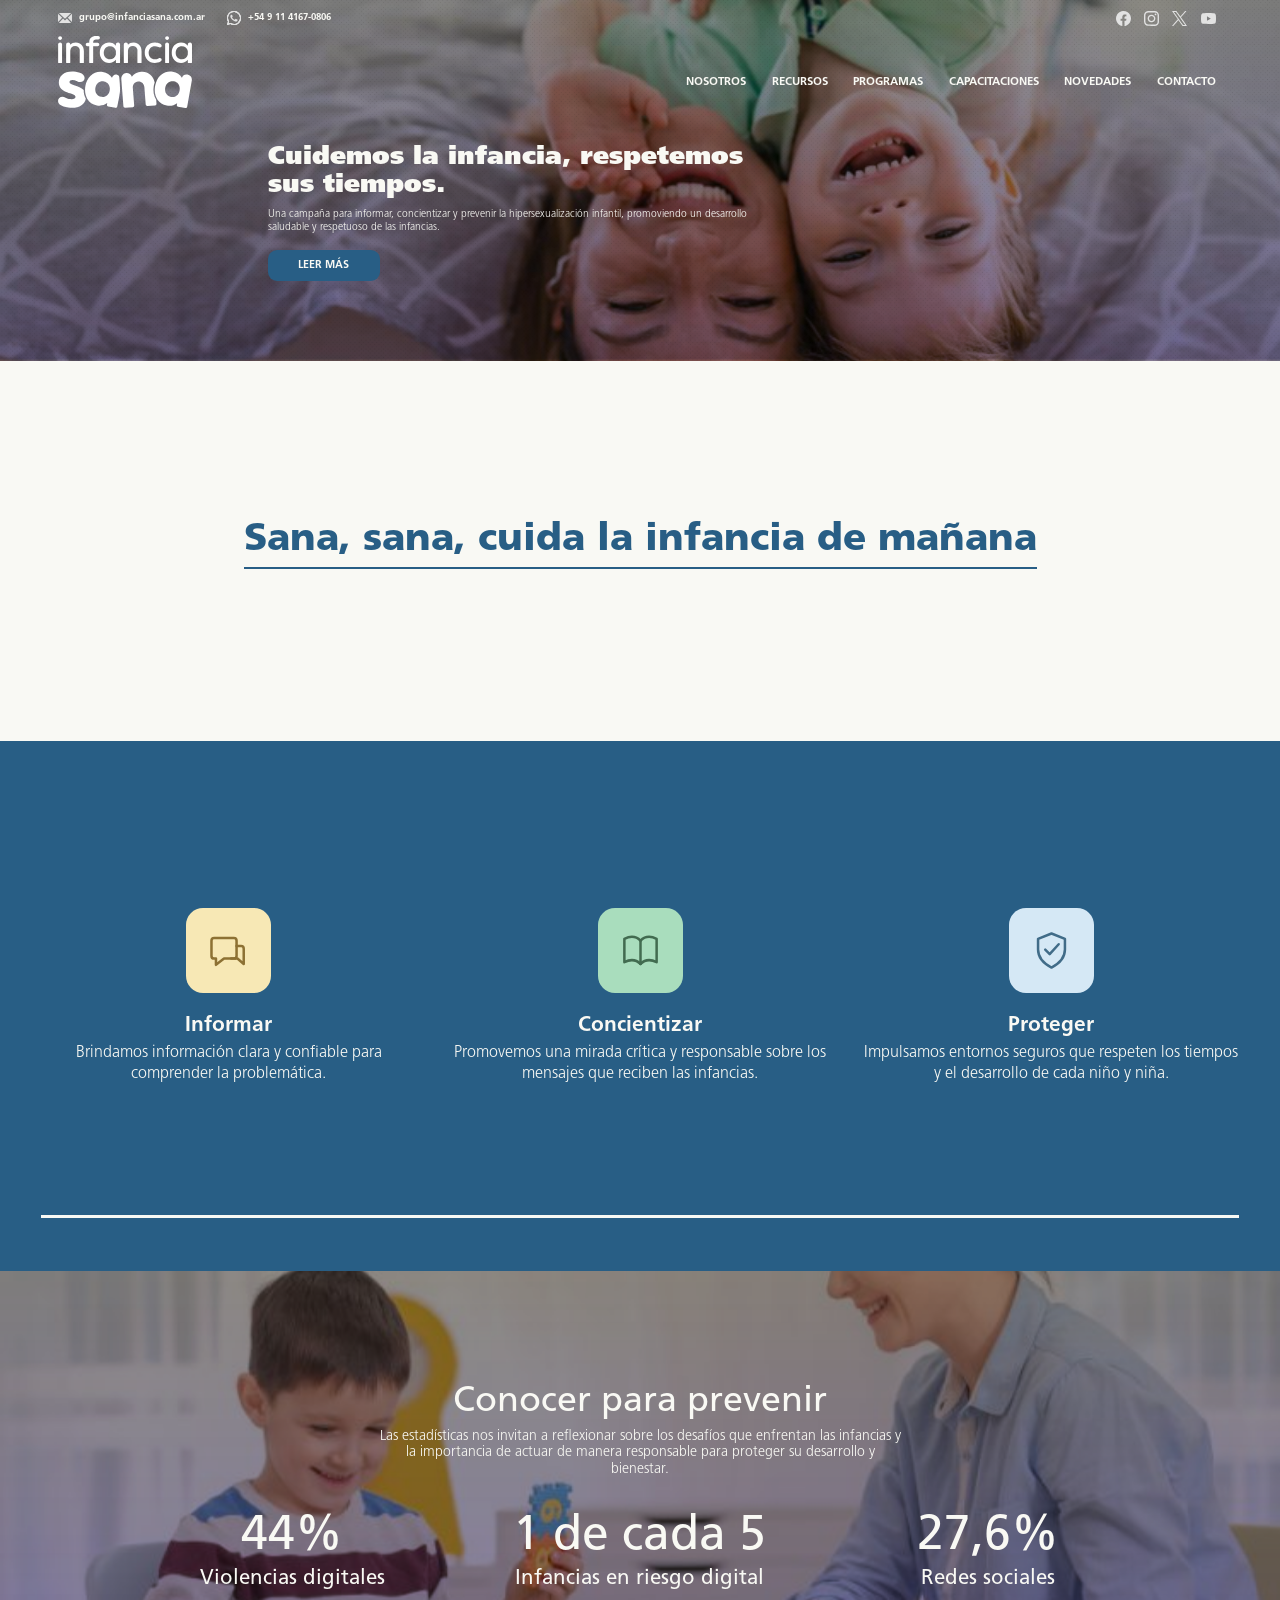
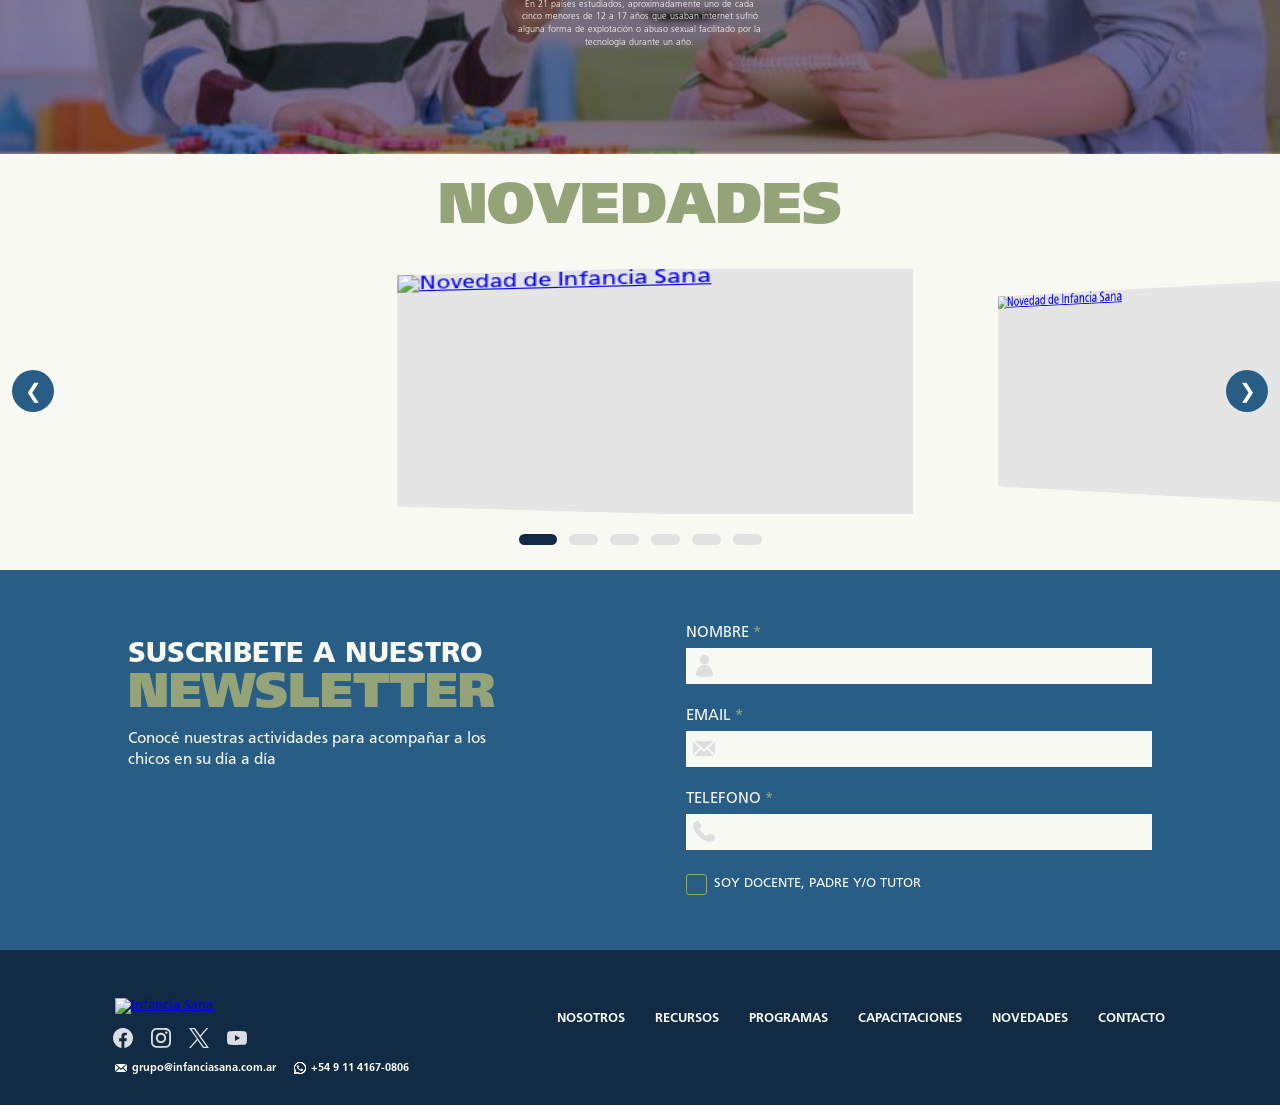
==== index.html @ d1f1c3b5 "Update index.html" ====
<!DOCTYPE html>
<html lang="es">
<head>
    <meta charset="UTF-8">
    <meta name="viewport" content="width=device-width, initial-scale=1.0">
    <title>Infancia Sana</title>
    <link rel="stylesheet" href="css/style.css">
    <link rel="icon" type="image/x-icon" href="assets/images/favicon.ico">
</head>

<body>

    <!-- ENCABEZADO -->
    <header class="header">

        <!-- IMAGEN DE FONDO Y CAPAS -->
        <div class="header-background">
            <img
                src="assets/images/home_header_image.png"
                alt="Imagen de fondo"
                class="header-image"
            >

            <div class="header-gradient"></div>
            <div class="header-texture"></div>
        </div>

        <!-- CONTACTO SUPERIOR IZQUIERDO -->
        <div class="header-contact">

            <a href="mailto:grupo@infanciasana.com.ar">
                <img
                    src="assets/images/icon_mail.svg"
                    alt="Correo electrónico"
                >
                <span>grupo@infanciasana.com.ar</span>
            </a>

            <a href="https://wa.me/5491141670806" target="_blank">
                <img
                    src="assets/images/icon_wsp.svg"
                    alt="WhatsApp"
                >
                <span>+54 9 11 4167-0806</span>
            </a>

        </div>

        <!-- REDES SOCIALES SUPERIOR DERECHA -->
        <div class="header-social">

            <a href="#" target="_blank">
                <img src="assets/images/icon_facebook.svg" alt="Facebook">
            </a>

            <a href="#" target="_blank">
                <img src="assets/images/icon_instagram.svg" alt="Instagram">
            </a>

            <a href="#" target="_blank">
                <img src="assets/images/icon_twitter.svg" alt="Twitter">
            </a>

            <a href="#" target="_blank">
                <img src="assets/images/icon_youtube.svg" alt="YouTube">
            </a>

        </div>

        <!-- NAVEGACIÓN -->
        <nav class="navbar">

            <a href="index.html" class="logo">
                <img
                    src="assets/images/logo-infancia-sana.svg"
                    alt="Infancia Sana"
                >
            </a>

            <ul class="nav-links">
                <li><a href="nosotros.html">NOSOTROS</a></li>
                <li><a href="recursos.html">RECURSOS</a></li>
                <li><a href="programas.html">PROGRAMAS</a></li>
                <li><a href="capacitaciones.html">CAPACITACIONES</a></li>
                <li><a href="novedades.html">NOVEDADES</a></li>
                <li><a href="contacto.html">CONTACTO</a></li>
            </ul>

        </nav>

        <!-- TEXTO PRINCIPAL -->
        <div class="header-content">

            <h1>
                Cuidemos la infancia, respetemos sus tiempos.
            </h1>

            <p>
                Una campaña para informar, concientizar y prevenir la
                hipersexualización infantil, promoviendo un desarrollo
                saludable y respetuoso de las infancias.
            </p>

            <a href="nosotros.html" class="header-button">
                LEER MÁS
            </a>

        </div>

    </header>


    

<main>

    <!-- SECCIÓN: PILARES DE INFANCIA SANA -->
    <section class="pilares">

        <!-- TÍTULO SUPERIOR -->
        <div class="pilares-header">
            <h2>Sana, sana, cuida la infancia de mañana</h2>
        </div>

        <!-- BLOQUE AZUL -->
        <div class="pilares-content">

            <h3>
                Informar, concientizar y proteger:
                <br>
                nuestro compromiso con la infancia
            </h3>

            <!-- TRES PILARES -->
            <div class="pilares-grid">

                <!-- INFORMAR -->
                <article class="pilar">

                    <div class="pilar-icon icon-informar">
                        <svg viewBox="0 0 48 48" fill="none"
                             stroke="currentColor" stroke-width="2.8"
                             stroke-linecap="round" stroke-linejoin="round">
                            <path d="M8 10h22a3 3 0 0 1 3 3v17a3 3 0 0 1-3 3H19l-9 7v-7h-2a3 3 0 0 1-3-3V13a3 3 0 0 1 3-3z"/>
                            <path d="M33 19h5a3 3 0 0 1 3 3v17l-7-6h-7"/>
                        </svg>
                    </div>

                    <h4>Informar</h4>

                    <p>
                        Brindamos información clara y confiable
                        para comprender la problemática.
                    </p>

                </article>


                <!-- CONCIENTIZAR -->
                <article class="pilar">

                    <div class="pilar-icon icon-concientizar">
                        <svg viewBox="0 0 48 48" fill="none"
                             stroke="currentColor" stroke-width="2.8"
                             stroke-linecap="round" stroke-linejoin="round">
                            <path d="M24 13c-5-5-12-5-18-2v26c6-3 13-3 18 2"/>
                            <path d="M24 13c5-5 12-5 18-2v26c-6-3-13-3-18 2"/>
                            <path d="M24 13v26"/>
                        </svg>
                    </div>

                    <h4>Concientizar</h4>

                    <p>
                        Promovemos una mirada crítica y responsable
                        sobre los mensajes que reciben las infancias.
                    </p>

                </article>


                <!-- PROTEGER -->
                <article class="pilar">

                    <div class="pilar-icon icon-proteger">
                        <svg viewBox="0 0 48 48" fill="none"
                             stroke="currentColor" stroke-width="2.8"
                             stroke-linecap="round" stroke-linejoin="round">
                            <path d="M24 5 39 11v12c0 10-7 16-15 20C16 39 9 33 9 23V11L24 5z"/>
                            <path d="m17 23 5 5 10-11"/>
                        </svg>
                    </div>

                    <h4>Proteger</h4>

                    <p>
                        Impulsamos entornos seguros que respeten los
                        tiempos y el desarrollo de cada niño y niña.
                    </p>

                </article>

            </div>

            <!-- LÍNEA INFERIOR -->
            <div class="pilares-line"></div>

        </div>

    </section>


<!-- SECCIÓN: CONOCER PARA PREVENIR -->
<section class="prevencion">

    <div class="prevencion-background">
        <img src="assets/images/home_prevencion.jpg" alt="">
    </div>

    <div class="prevencion-overlay"></div>

    <div class="prevencion-content">

        <h2>Conocer para prevenir</h2>

        <p class="prevencion-intro">
            Las estadísticas nos invitan a reflexionar sobre los desafíos
            que enfrentan las infancias y la importancia de actuar de
            manera responsable para proteger su desarrollo y bienestar.
        </p>

        <div class="estadisticas">

            <!-- ESTADÍSTICA 1 -->
            <article class="estadistica">
                <strong>44%</strong>
                <h3>Violencias digitales</h3>
            </article>

            <!-- ESTADÍSTICA 2 -->
            <article class="estadistica estadistica-central">
                <strong>1 de cada 5</strong>
                <h3>Infancias en riesgo digital</h3>

                <p>
                    En 21 países estudiados, aproximadamente uno de cada
                    cinco menores de 12 a 17 años que usaban internet sufrió
                    alguna forma de explotación o abuso sexual facilitado
                    por la tecnología durante un año.
                </p>
            </article>

            <!-- ESTADÍSTICA 3 -->
            <article class="estadistica">
                <strong>27,6%</strong>
                <h3>Redes sociales</h3>
            </article>

        </div>

    </div>

</section>


<!-- SECCIÓN: NOVEDADES -->
<section class="novedades">

    <div class="novedades-heading">
        <h2>NOVEDADES</h2>
    </div>

    <div class="novedades-carousel">

        <!-- FLECHA ANTERIOR -->
        <button class="novedades-flecha anterior"
                type="button"
                aria-label="Noticia anterior">
            &#10094;
        </button>

        <!-- CARRUSEL -->
        <div class="novedades-track">

            <!-- NOTICIA 1 -->
            <article class="novedad-card novedad-lateral">
                <a href="#">
                    <img src="assets/images/novedad_1.jpg"
                         alt="Novedad de Infancia Sana">
                </a>
            </article>

            <!-- NOTICIA DESTACADA -->
            <article class="novedad-card novedad-lateral">
                <a href="#">
                    <img src="assets/images/novedad_2.jpg"
                         alt="Novedad destacada de Infancia Sana">
                </a>
            </article>

            <!-- NOTICIA 3 -->
            <article class="novedad-card novedad-lateral">
                <a href="#">
                    <img src="assets/images/novedad_3.jpg"
                         alt="Novedad de Infancia Sana">
                </a>
            </article>

            <!-- NOTICIA 4 -->
            <article class="novedad-card novedad-lateral">
                <a href="#">
                    <img src="assets/images/novedad_4.jpg"
                         alt="Novedad de Infancia Sana">
                </a>
            </article>

            <!-- NOTICIA 5 -->
            <article class="novedad-card novedad-lateral">
                <a href="#">
                    <img src="assets/images/novedad_5.jpg"
                         alt="Novedad destacada de Infancia Sana">
                </a>
            </article>

            <!-- NOTICIA 6 -->
            <article class="novedad-card novedad-lateral">
                <a href="#">
                    <img src="assets/images/novedad_6.jpg"
                         alt="Novedad de Infancia Sana">
                </a>
            </article>
        </div>

        <!-- FLECHA SIGUIENTE -->
        <button class="novedades-flecha siguiente"
                type="button"
                aria-label="Noticia siguiente">
            &#10095;
        </button>

    </div>

    <!-- INDICADORES -->
    <div class="novedades-indicadores">
        <span></span>
        <span class="activo"></span>
        <span></span>
    </div>

</section>

</main>


    <!-- NEWSLETTER -->
    <section class="newsletter">

        <div class="newsletter-content">

            <div class="newsletter-text">
                <h2>
                    SUSCRIBETE A NUESTRO
                    <span>NEWSLETTER</span>
                </h2>

                <p>
                    Conocé nuestras actividades para
                    acompañar a los chicos en su día a día
                </p>
            </div>

            <form class="newsletter-form">

                <div class="form-group">
                    <label for="newsletter-nombre">NOMBRE <span>*</span></label>
                    <div class="input-wrapper">
                        <img src="assets/images/icon_user.svg" alt="">
                        <input type="text" id="newsletter-nombre" name="nombre" required>
                    </div>
                </div>

                <div class="form-group">
                    <label for="newsletter-email">EMAIL <span>*</span></label>
                    <div class="input-wrapper">
                        <img src="assets/images/icon_mail_2.svg" alt="">
                        <input type="email" id="newsletter-email" name="email" required>
                    </div>
                </div>

                <div class="form-group">
                    <label for="newsletter-telefono">TELEFONO <span>*</span></label>
                    <div class="input-wrapper">
                        <img src="assets/images/icon_phone.svg" alt="">
                        <input type="tel" id="newsletter-telefono" name="telefono" required>
                    </div>
                </div>

                <label class="newsletter-checkbox">
                    <input type="checkbox" name="pertenencia">
                    <span>SOY DOCENTE, PADRE Y/O TUTOR</span>
                </label>

            </form>

        </div>

    </section>


    <!-- FOOTER -->
    <footer class="footer">

        <div class="footer-content">

            <!-- LOGO Y CONTACTO -->
            <div class="footer-brand">

                <a href="index.html" class="footer-logo">
                    <img
                        src="assets/images/is_logoRecurso 5Infancia Sana.svg"
                        alt="Infancia Sana"
                    >
                </a>

                <div class="footer-social">

                    <a href="#" target="_blank">
                        <img src="assets/images/icon_facebook.svg" alt="Facebook">
                    </a>

                    <a href="#" target="_blank">
                        <img src="assets/images/icon_instagram.svg" alt="Instagram">
                    </a>

                    <a href="#" target="_blank">
                        <img src="assets/images/icon_twitter.svg" alt="Twitter">
                    </a>

                    <a href="#" target="_blank">
                        <img src="assets/images/icon_youtube.svg" alt="YouTube">
                    </a>

                </div>

                <div class="footer-contact">

                    <a href="mailto:grupo@infanciasana.com.ar">
                        <img src="assets/images/icon_mail.svg" alt="">
                        grupo@infanciasana.com.ar
                    </a>

                    <a href="https://wa.me/5491141670806" target="_blank">
                        <img src="assets/images/icon_wsp.svg" alt="">
                        +54 9 11 4167-0806
                    </a>

                </div>

            </div>


            <!-- NAVEGACIÓN -->
            <nav class="footer-nav">

                <a href="nosotros.html">NOSOTROS</a>
                <a href="recursos.html">RECURSOS</a>
                <a href="programas.html">PROGRAMAS</a>
                <a href="capacitaciones.html">CAPACITACIONES</a>
                <a href="novedades.html">NOVEDADES</a>
                <a href="contacto.html">CONTACTO</a>

            </nav>

        </div>

    </footer>

    <script src="JS/script.js"></script>
</body>
</html>
---- css/style.css ----
/* ==================================================
   INFANCIA SANA
   HOJA DE ESTILOS PRINCIPAL
================================================== */


/* ==================================================
   01. VARIABLES DE COLOR
================================================== */

:root {
    --azul-principal: #285E85;
    --blanco: #F9F9F4;
    --texto: #333333;
}


/* ==================================================
   02. TIPOGRAFÍAS - FRUTIGER LT STD
================================================== */

@font-face {
    font-family: 'Frutiger';
    src: url('../assets/fonts/FrutigerLTStd-Light.otf') format('opentype');
    font-weight: 300;
    font-style: normal;
}

@font-face {
    font-family: 'Frutiger';
    src: url('../assets/fonts/FrutigerLTStd-Roman.otf') format('opentype');
    font-weight: 400;
    font-style: normal;
}

@font-face {
    font-family: 'Frutiger';
    src: url('../assets/fonts/FrutigerLTStd-Bold.otf') format('opentype');
    font-weight: 700;
    font-style: normal;
}

@font-face {
    font-family: 'Frutiger';
    src: url('../assets/fonts/FrutigerLTStd-Black.otf') format('opentype');
    font-weight: 900;
    font-style: normal;
}

@font-face {
    font-family: 'Frutiger';
    src: url('../assets/fonts/FrutigerLTStd-UltraBlack.otf') format('opentype');
    font-weight: 950;
    font-style: normal;
}

@font-face {
    font-family: 'Frutiger';
    src: url('../assets/fonts/FrutigerLTStd-Italic.otf') format('opentype');
    font-weight: 400;
    font-style: italic;
}

@font-face {
    font-family: 'Frutiger';
    src: url('../assets/fonts/FrutigerLTStd-LightItalic.otf') format('opentype');
    font-weight: 300;
    font-style: italic;
}

@font-face {
    font-family: 'Frutiger';
    src: url('../assets/fonts/FrutigerLTStd-BoldItalic.otf') format('opentype');
    font-weight: 700;
    font-style: italic;
}

@font-face {
    font-family: 'Frutiger';
    src: url('../assets/fonts/FrutigerLTStd-BlackItalic.otf') format('opentype');
    font-weight: 900;
    font-style: italic;
}


/* ==================================================
   03. TIPOGRAFÍAS CONDENSADAS
================================================== */

@font-face {
    font-family: 'Frutiger Condensed';
    src: url('../assets/fonts/FrutigerLTStd-Cn.otf') format('opentype');
    font-weight: 400;
}

@font-face {
    font-family: 'Frutiger Condensed';
    src: url('../assets/fonts/FrutigerLTStd-LightCn.otf') format('opentype');
    font-weight: 300;
}

@font-face {
    font-family: 'Frutiger Condensed';
    src: url('../assets/fonts/FrutigerLTStd-BoldCn.otf') format('opentype');
    font-weight: 700;
}

@font-face {
    font-family: 'Frutiger Condensed';
    src: url('../assets/fonts/FrutigerLTStd-BlackCn.otf') format('opentype');
    font-weight: 900;
}

@font-face {
    font-family: 'Frutiger Condensed';
    src: url('../assets/fonts/FrutigerLTStd-ExtraBlackCn.otf') format('opentype');
    font-weight: 950;
}


/* ==================================================
   04. CONFIGURACIÓN GENERAL
================================================== */

* {
    margin: 0;
    padding: 0;
    box-sizing: border-box;
}

html {
    scroll-behavior: smooth;
}

body {
    width: 100%;
    min-width: 320px;
    font-family: 'Frutiger', 'Frutiger LT Std', 'Segoe UI', 'Helvetica Neue', Arial, sans-serif;
    font-weight: 400;
    color: var(--texto);
    background-color: var(--blanco);
}

img {
    max-width: 100%;
}


/* ==================================================
   05. HEADER
================================================== */

.header {
    position: relative;
    width: 100%;
    aspect-ratio: 3.55 / 1;
    min-height: 230px;
    overflow: hidden;
    isolation: isolate;
    color: var(--blanco);
}


/* ==================================================
   06. FOTOGRAFÍA, DEGRADADO Y TEXTURA
================================================== */

.header-background {
    position: absolute;
    inset: 0;
    z-index: 0;
}

/* Fotografía principal */

.header-background > img {
    position: absolute;
    inset: 0;
    display: block;
    width: 100%;
    height: 100%;
    object-fit: cover;
    object-position: center;
}

/* Degradado PNG */

.header-gradient {
    position: absolute;
    inset: 0;
    z-index: 1;

    background-image: url('../assets/images/home_header_gradient.png');
    background-size: 100% 100%;
    background-position: center;
    background-repeat: no-repeat;
    mix-blend-mode: multiply;

    pointer-events: none;
}

/* Textura PNG */

.header-texture {
    position: absolute;
    inset: 0;
    z-index: 2;

    background-image: url('../assets/images/home_header_texture.png');
    background-size: 100% 100%;
    background-position: center;
    background-repeat: no-repeat;

    pointer-events: none;
}


/* ==================================================
   07. INFORMACIÓN DE CONTACTO - IZQUIERDA
================================================== */

.header-contact {
    position: absolute;
    top: 3%;
    left: 4.5%;
    z-index: 5;

    display: flex;
    align-items: center;
    gap: 22px;
}

.header-contact a {
    display: flex;
    align-items: center;
    gap: 7px;

    color: var(--blanco);
    text-decoration: none;
    white-space: nowrap;

    font-family: 'Frutiger', 'Frutiger LT Std', 'Segoe UI', 'Helvetica Neue', Arial, sans-serif;
    font-size: clamp(8px, 0.75vw, 12px);
    font-weight: 700;
}

.header-contact img {
    display: block;
    width: clamp(12px, 1.1vw, 17px);
    height: clamp(12px, 1.1vw, 17px);
    object-fit: contain;
}


/* ==================================================
   08. REDES SOCIALES - DERECHA
================================================== */

.header-social {
    position: absolute;
    top: 3%;
    right: 5%;
    z-index: 5;

    display: flex;
    align-items: center;
    gap: 13px;
}

.header-social a {
    display: flex;
    align-items: center;
    justify-content: center;
}

.header-social img {
    display: block;
    width: clamp(13px, 1.2vw, 19px);
    height: clamp(13px, 1.2vw, 19px);
    object-fit: contain;

    transition: opacity 0.2s ease;
}

.header-social a:hover img {
    opacity: 0.7;
}


/* ==================================================
   09. NAVEGACIÓN Y LOGO
================================================== */

.navbar {
    position: absolute;
    inset: 0;
    z-index: 4;
    pointer-events: none;
}

/* Logo */

.logo {
    position: absolute;
    top: 10%;
    left: 4.5%;
    display: block;
    pointer-events: auto;
}

.logo img {
    display: block;
    width: clamp(85px, 10.5vw, 145px);
    height: auto;
}

/* Menú */

.nav-links {
    position: absolute;
    top: 20%;
    right: 5%;

    display: flex;
    align-items: center;
    gap: clamp(12px, 2vw, 30px);

    list-style: none;
    pointer-events: auto;
}

.nav-links a {
    color: var(--blanco);
    text-decoration: none;
    white-space: nowrap;

    font-family: 'Frutiger', 'Frutiger LT Std', 'Segoe UI', 'Helvetica Neue', Arial, sans-serif;
    font-size: clamp(9px, 0.9vw, 14px);
    font-weight: 700;

    transition: opacity 0.2s ease;
}

.nav-links a:hover {
    opacity: 0.75;
}


/* ==================================================
   10. TEXTO PRINCIPAL DEL HEADER
================================================== */

.header-content {
    position: absolute;
    top: 40%;
    left: 20.9%;
    z-index: 4;

    width: 38%;
    color: var(--blanco);
}

/* Título: Frutiger UltraBlack */

.header-content h1 {
    font-family: 'Frutiger', 'Frutiger LT Std', 'Segoe UI', 'Helvetica Neue', Arial, sans-serif;
    font-size: clamp(18px, 2vw, 30px);
    font-weight: 950;
    line-height: 1.1;
}

/* Descripción: Frutiger Light */

.header-content p {
    max-width: 520px;
    margin-top: 0.6vw;

    font-family: 'Frutiger', 'Frutiger LT Std', 'Segoe UI', 'Helvetica Neue', Arial, sans-serif;
    font-size: clamp(9px, 0.8vw, 13px);
    font-weight: 300;
    line-height: 1.3;
}

/* Botón LEER MÁS */

.header-button {
    display: inline-flex;
    align-items: center;
    justify-content: center;

    margin-top: 1.2vw;
    padding: 0.7vw 2.4vw;

    background-color: var(--azul-principal);
    border-radius: 9px;

    color: var(--blanco);
    text-decoration: none;

    font-family: 'Frutiger', 'Frutiger LT Std', 'Segoe UI', 'Helvetica Neue', Arial, sans-serif;
    font-size: clamp(8px, 0.85vw, 13px);
    font-weight: 700;

    transition: background-color 0.2s ease;
}

.header-button:hover {
    background-color: #194766;
}


/* ==================================================
   11. CONTENIDO PRINCIPAL
================================================== */

main {
    width: 100%;
}

main section {
    width: 100%;
    padding: 60px 8%;
}

main h2 {
    margin-bottom: 15px;
    font-family: 'Frutiger', 'Frutiger LT Std', 'Segoe UI', 'Helvetica Neue', Arial, sans-serif;
    font-weight: 900;
}


/* ==================================================
   12. FOOTER
================================================== */

footer {
    width: 100%;
    padding: 25px 8%;

    background-color: var(--azul-principal);
    color: var(--blanco);

    font-family: 'Frutiger', 'Frutiger LT Std', 'Segoe UI', 'Helvetica Neue', Arial, sans-serif;
    font-size: 13px;
}


/* ==================================================
   13. RESPONSIVE - TABLETS
================================================== */

@media (max-width: 768px) {

    .header {
        aspect-ratio: 1.2 / 1;
        min-height: 400px;
    }

    /* Contacto */

    .header-contact {
        top: 3%;
        left: 5%;
        gap: 10px;
    }

    .header-contact a {
        font-size: 9px;
    }

    /* Redes */

    .header-social {
        top: 3%;
        right: 5%;
        gap: 9px;
    }

    /* Logo */

    .logo {
        top: 16%;
        left: 5%;
    }

    .logo img {
        width: clamp(85px, 18vw, 125px);
    }

    /* Navegación */

    .nav-links {
        top: 30%;
        left: 5%;
        right: 5%;

        justify-content: center;
        flex-wrap: wrap;
        gap: 12px;
    }

    .nav-links a {
        font-size: 11px;
    }

    /* Texto */

    .header-content {
        top: 50%;
        left: 8%;
        width: 80%;
    }

    .header-content h1 {
        font-size: clamp(22px, 6vw, 32px);
    }

    .header-content p {
        font-size: 12px;
    }
}


/* ==================================================
   14. RESPONSIVE - CELULARES
================================================== */

@media (max-width: 480px) {

    .header {
        aspect-ratio: auto;
        min-height: 420px;
    }

    /* Contacto */

    .header-contact {
        flex-direction: column;
        align-items: flex-start;
        gap: 5px;
    }

    /* Redes */

    .header-social {
        top: 4%;
        gap: 7px;
    }

    /* Navegación */

    .nav-links {
        top: 29%;
        gap: 10px;
    }

    .nav-links a {
        font-size: 10px;
    }

    /* Texto */

    .header-content {
        top: 48%;
    }

    .header-content h1 {
        font-size: 25px;
    }

    .header-content p {
        font-size: 11px;
    }

    .header-button {
        padding: 9px 24px;
        font-size: 10px;
    }
}


/* ==================================================
   15. NEWSLETTER
================================================== */

.newsletter {
    width: 100%;
    padding: 55px 10%;
    background-color: #285E85;
    color: #F9F9F4;
}

.newsletter-content {
    display: grid;
    grid-template-columns: 1fr 1fr;
    gap: 9%;
    max-width: 1150px;
    margin: 0 auto;
    align-items: start;
}

/* TEXTO DEL NEWSLETTER */

.newsletter-text {
    padding-top: 15px;
}

.newsletter-text h2 {
    font-size: clamp(21px, 2.3vw, 29px);
    font-weight: 900;
    line-height: 1.05;
}

.newsletter-text h2 span {
    display: block;
    color: #94A378;
    font-size: clamp(32px, 4.2vw, 48px);
    font-weight: 950;
}

.newsletter-text p {
    margin-top: 8px;
    max-width: 390px;
    font-size: clamp(13px, 1.2vw, 17px);
    line-height: 1.4;
}

/* FORMULARIO */

.newsletter-form {
    display: flex;
    flex-direction: column;
    gap: 24px;
}

.form-group {
    display: flex;
    flex-direction: column;
    gap: 5px;
}

.form-group label {
    font-size: 15px;
    font-weight: 400;
}

.form-group label span {
    color: #94A378;
}

.input-wrapper {
    position: relative;
    width: 100%;
}

.input-wrapper input {
    width: 100%;
    height: 36px;
    padding: 5px 12px 5px 36px;
    border: none;
    outline: none;
    background-color: #F9F9F4;
    color: #333333;
    font-family: 'Frutiger', sans-serif;
    font-size: 14px;
}

.input-wrapper img {
    position: absolute;
    top: 50%;
    left: 7px;
    transform: translateY(-50%);
    width: 22px;
    height: 22px;
    object-fit: contain;

    opacity: 0.5;
    pointer-events: none;
}

/* CHECKBOX */

.newsletter-checkbox {
    display: flex;
    align-items: center;
    gap: 7px;
    cursor: pointer;
    font-size: 13px;
}

.newsletter-checkbox input {
    appearance: none;
    width: 21px;
    height: 21px;
    border: 1.5px solid #94A378;
    border-radius: 3px;
    cursor: pointer;
    flex-shrink: 0;
}

.newsletter-checkbox input:checked {
    background-color: #94A378;
    box-shadow: inset 0 0 0 4px #285E85;
}


/* ==================================================
   16. FOOTER
================================================== */

.footer {
    width: 100%;
    padding: 48px 9% 30px;
    background-color: #102B43;
    color: #F9F9F4;
}

.footer-content {
    max-width: 1250px;
    margin: 0 auto;
    display: flex;
    align-items: flex-end;
    justify-content: space-between;
    gap: 35px;
}

/* LOGO Y MARCA */

.footer-brand {
    display: flex;
    flex-direction: column;
    align-items: flex-start;
}

.footer-logo {
    display: block;
    width: 125px;
}

.footer-logo img {
    display: block;
    width: 100%;
    height: auto;
}

/* REDES SOCIALES */

.footer-social {
    display: flex;
    align-items: center;
    gap: 18px;
    margin-top: 14px;
    margin-left: -2px;
}

.footer-social a {
    display: flex;
    align-items: center;
    justify-content: center;
}

.footer-social img {
    display: block;
    width: 20px;
    height: 20px;
    object-fit: contain;
    filter: brightness(0) invert(1);
    opacity: 0.85;
    transition: opacity 0.2s ease;
}

.footer-social a:hover img {
    opacity: 0.6;
}

/* DATOS DE CONTACTO */

.footer-contact {
    display: flex;
    align-items: center;
    flex-wrap: wrap;
    gap: 7px 18px;
    margin-top: 14px;
}

.footer-contact a {
    display: flex;
    align-items: center;
    gap: 5px;
    color: #F9F9F4;
    text-decoration: none;
    font-size: 11px;
    font-weight: 700;
    white-space: nowrap;
}

.footer-contact img {
    width: 12px;
    height: 12px;
    object-fit: contain;
    filter: brightness(0) invert(1);
}

/* NAVEGACIÓN DEL FOOTER */

.footer-nav {
    display: flex;
    align-items: center;
    justify-content: flex-end;
    flex-wrap: wrap;
    gap: 14px 30px;
    padding-bottom: 48px;
}

.footer-nav a {
    color: #F9F9F4;
    text-decoration: none;
    font-size: 13px;
    font-weight: 700;
    white-space: nowrap;
    transition: opacity 0.2s ease;
}

.footer-nav a:hover {
    opacity: 0.65;
}


/* ==================================================
   17. RESPONSIVE NEWSLETTER Y FOOTER
================================================== */

@media (max-width: 768px) {

    .newsletter {
        padding: 40px 7%;
    }

    .newsletter-content {
        grid-template-columns: 1fr;
        gap: 30px;
    }

    .newsletter-text {
        padding-top: 0;
    }

    .newsletter-form {
        gap: 18px;
    }

    .footer {
        padding: 40px 7% 25px;
    }

    .footer-content {
        flex-direction: column;
        align-items: flex-start;
        gap: 30px;
    }

    .footer-nav {
        justify-content: flex-start;
        padding-bottom: 0;
        gap: 15px 22px;
    }
}

@media (max-width: 480px) {

    .newsletter {
        padding: 35px 6%;
    }

    .newsletter-text h2 {
        font-size: 21px;
    }

    .newsletter-text h2 span {
        font-size: 36px;
    }

    .newsletter-text p {
        font-size: 13px;
    }

    .footer {
        padding: 35px 6% 25px;
    }

    .footer-logo {
        width: 115px;
    }

    .footer-contact {
        flex-direction: column;
        align-items: flex-start;
    }

    .footer-nav {
        gap: 15px 18px;
    }

    .footer-nav a {
        font-size: 11px;
    }
}



/* ==================================================
   18. PILARES DE INFANCIA SANA
================================================== */

/* SECCIÓN GENERAL */

main section.pilares {
    width: 100%;
    padding: 0;
    background-color: #F9F9F4;
}

/* ENCABEZADO Y ESPACIO BLANCO INICIAL */

.pilares-header {
    width: 100%;
    min-height: 380px;

    display: flex;
    align-items: center;
    justify-content: center;

    padding: 50px 20px;
}

.pilares-header h2 {
    color: #285E85;
    font-size: clamp(23px, 3vw, 40px);
    font-weight: 900;
    text-align: center;

    border-bottom: 2px solid #285E85;
    padding-bottom: 3px;
}

/* BLOQUE AZUL */

.pilares-content {
    position: relative;
    width: 100%;
    min-height: 530px;

    padding: 28px 3.2% 45px;

    background-color: #285E85;
    color: #F9F9F4;
}

/* NÚMERO LATERAL */

.pilares-number {
    position: absolute;
    top: 30px;
    left: 0;

    display: flex;
    align-items: center;
    justify-content: flex-end;

    width: 128px;
    height: 58px;
    padding-right: 12px;

    background-color: #F9F9F4;
    color: #285E85;

    font-size: 40px;
    font-weight: 900;
}

/* TÍTULO CENTRAL */

.pilares-content h3 {
    max-width: 650px;
    margin: 0 auto;

    color: #F9F9F4;
    font-size: clamp(20px, 2.2vw, 30px);
    font-weight: 700;
    line-height: 1.15;
    text-align: center;
}

/* GRILLA DE LOS TRES PILARES */

.pilares-grid {
    display: grid;
    grid-template-columns: repeat(3, 1fr);
    gap: 35px;

    max-width: 1250px;
    margin: 75px auto 0;
}

/* CADA PILAR */

.pilar {
    display: flex;
    flex-direction: column;
    align-items: center;
    text-align: center;
}

/* ICONOS */

.pilar-icon {
    width: 85px;
    height: 85px;

    display: flex;
    align-items: center;
    justify-content: center;

    border-radius: 17px;
    margin-bottom: 20px;
}

.pilar-icon svg {
    width: 43px;
    height: 43px;
}

/* COLORES DE LOS ICONOS */

.icon-informar {
    background-color: #F7E8B5;
    color: #8D7133;
}

.icon-concientizar {
    background-color: #A9DDBD;
    color: #426B50;
}

.icon-proteger {
    background-color: #D5E8F5;
    color: #416C88;
}

/* TÍTULOS Y DESCRIPCIONES */

.pilar h4 {
    margin-bottom: 5px;

    color: #F9F9F4;
    font-size: 21px;
    font-weight: 700;
}

.pilar p {
    max-width: 390px;

    color: #F9F9F4;
    font-size: 16px;
    font-weight: 300;
    line-height: 1.3;
}

/* LÍNEA INFERIOR */

.pilares-line {
    width: 100%;
    height: 3px;

    margin-top: 130px;

    background-color: #F9F9F4;
}


/* ==================================================
   ANIMACIÓN DE LOS PILARES
================================================== */

/* Elementos que comienzan ocultos */
.pilares-content > h3,
.pilares .pilar,
.pilares-line {
    opacity: 0;
    transform: translateY(45px);

    transition:
        opacity 0.7s ease,
        transform 0.7s cubic-bezier(0.22, 0.8, 0.25, 1);
}

/* Texto principal */
.pilares.pilares-visible .pilares-content > h3 {
    opacity: 1;
    transform: translateY(0);
    transition-delay: 0.15s;
}

/* Primer pilar */
.pilares.pilares-visible .pilar:nth-child(1) {
    opacity: 1;
    transform: translateY(0);
    transition-delay: 0.3s;
}

/* Segundo pilar */
.pilares.pilares-visible .pilar:nth-child(2) {
    opacity: 1;
    transform: translateY(0);
    transition-delay: 0.5s;
}

/* Tercer pilar */
.pilares.pilares-visible .pilar:nth-child(3) {
    opacity: 1;
    transform: translateY(0);
    transition-delay: 0.7s;
}

/* Línea inferior */
.pilares.pilares-visible .pilares-line {
    opacity: 1;
    transform: translateY(0);
    transition-delay: 0.8s;
}


/* ==================================================
   20. RESPONSIVE - TABLETS
================================================== */

@media (max-width: 768px) {

    .pilares-header {
        min-height: 260px;
    }

    .pilares-number {
        width: 85px;
        height: 45px;
        font-size: 30px;
    }

    .pilares-content {
        padding: 85px 5% 35px;
    }

    .pilares-content h3 {
        font-size: 23px;
    }

    .pilares-grid {
        gap: 20px;
        margin-top: 55px;
    }

    .pilar-icon {
        width: 65px;
        height: 65px;
    }

    .pilar-icon svg {
        width: 34px;
        height: 34px;
    }

    .pilar h4 {
        font-size: 17px;
    }

    .pilar p {
        font-size: 13px;
    }

    .pilares-line {
        margin-top: 75px;
    }
}


/* ==================================================
   21. RESPONSIVE - CELULARES
================================================== */

@media (max-width: 480px) {

    .pilares-header {
        min-height: 200px;
        padding: 35px 20px;
    }

    .pilares-header h2 {
        font-size: 22px;
    }

    .pilares-content {
        padding: 35px 7%;
    }

    .pilares-content h3 {
        font-size: 21px;
    }

    .pilares-content h3 br {
        display: none;
    }

    .pilares-grid {
        grid-template-columns: 1fr;
        gap: 40px;
        margin-top: 45px;
    }

    .pilar-icon {
        width: 75px;
        height: 75px;
    }

    .pilar h4 {
        font-size: 19px;
    }

    .pilar p {
        max-width: 300px;
        font-size: 14px;
    }

    .pilares-line {
        margin-top: 55px;
    }
}

/* ==================================================
   21. CONOCER PARA PREVENIR
================================================== */

.prevencion {
    position: relative;
    width: 100%;
    min-height: 360px;
    overflow: hidden;
    isolation: isolate;

    display: flex;
    align-items: center;
    justify-content: center;

    color: #F9F9F4;
}



/* FOTOGRAFÍA DE FONDO */

.prevencion-background {
    position: absolute;
    inset: 0;
    z-index: -2;
    overflow: hidden;
}

.prevencion-background img {
    position: absolute;
    width: 100%;
    height: 150%;
    max-width: none;

    left: 0;
    top: -25%;

    display: block;
    object-fit: cover;
    object-position: center 65%;

    animation: fotoMovimiento 5s ease-in-out infinite alternate;
    will-change: transform;
}

/* MOVIMIENTO VERTICAL */

@keyframes fotoMovimiento {
    from {
        transform: translate3d(0, -8%, 0);
    }

    to {
        transform: translate3d(0, 8%, 0);
    }
}

@media (prefers-reduced-motion: reduce) {
    .prevencion-background img {
        animation: none;
    }
}


/* CAPA DE DEGRADADO */

.prevencion-overlay {
    position: absolute;
    inset: 0;
    z-index: -1;

    background-image: url('../assets/images/home_header_gradient.png');
    background-size: 100% 100%;
    background-position: center;
    background-repeat: no-repeat;
    mix-blend-mode: multiply;

    pointer-events: none;
}

/* CONTENIDO */

.prevencion-content {
    width: 100%;
    padding: 50px 5% 45px;
    text-align: center;
}

.prevencion-content > h2 {
    margin-bottom: 5px;
    font-size: clamp(25px, 3vw, 36px);
    font-weight: 400;
}

.prevencion-intro {
    max-width: 530px;
    margin: 0 auto;
    font-size: 14px;
    font-weight: 300;
    line-height: 1.2;
}

/* ESTADÍSTICAS */

.estadisticas {
    display: grid;
    grid-template-columns: 1fr 1.3fr 1fr;
    align-items: start;
    gap: 35px;

    max-width: 1150px;
    margin: 32px auto 0;
}

.estadistica {
    display: flex;
    flex-direction: column;
    align-items: center;
    text-align: center;
}

.estadistica strong {
    font-size: clamp(34px, 4vw, 48px);
    font-weight: 400;
    line-height: 1.1;
}

.estadistica h3 {
    margin-top: 3px;
    font-size: clamp(15px, 1.6vw, 21px);
    font-weight: 400;
}

.estadistica-central p {
    max-width: 250px;
    margin-top: 8px;
    font-size: 9px;
    font-weight: 300;
    line-height: 1.4;
    text-align: center;
}


/* ==================================================
   22. NOVEDADES
================================================== */

.novedades {
    width: 100%;
    padding: 20px 0 25px;
    overflow: hidden;
    background-color: #F9F9F4;
}

/* TÍTULO */

.novedades-heading {
    display: flex;
    align-items: center;
    justify-content: center;
    padding: 0 20px;
    margin-bottom: 10px;
}

.novedades-heading h2 {
    color: #94A378;
    font-size: clamp(35px, 5vw, 58px);
    font-weight: 950;
    line-height: 1.2;
}

/* CONTENEDOR */

.novedades-carousel {
    position: relative;
    width: 100%;
    overflow: hidden;
    perspective: 1400px;
}

/* GRILLA: SOLAMENTE TRES POSICIONES */

.novedades-track {
    display: grid;
    grid-template-columns: 0.75fr 1.35fr 0.75fr;
    grid-template-rows: 245px;
    align-items: center;
    gap: 5.5%;

    width: 110%;
    margin-left: -5%;

    transform-style: preserve-3d;
}

/* TARJETAS */

.novedad-card {
    width: 100%;
    height: 230px;
    overflow: hidden;
    background-color: #E5E5E5;

    transform-origin: center center;
    transform-style: preserve-3d;
    backface-visibility: hidden;
    will-change: transform;
}

.novedad-card a {
    display: block;
    width: 100%;
    height: 100%;
}

.novedad-card img {
    display: block;
    width: 100%;
    height: 100%;
    object-fit: cover;
    transition: transform 0.3s ease;
}

.novedad-card img:hover {
    transform: scale(1.03);
}

/* DESTACADA */

.novedad-destacada {
    height: 245px;
}

/* LATERALES */

.novedad-lateral {
    height: 210px;
}

/* FLECHAS */

.novedades-flecha {
    position: absolute;
    top: 50%;
    z-index: 30;

    display: flex;
    align-items: center;
    justify-content: center;

    width: 42px;
    height: 42px;
    padding: 0;

    border: none;
    border-radius: 50%;

    background-color: #285E85;
    color: #FFFFFF;

    font-size: 20px;
    line-height: 1;

    cursor: pointer;
    transform: translateY(-50%);
    transition: background-color 0.2s ease, transform 0.2s ease;
}

.novedades-flecha.anterior {
    left: 12px;
}

.novedades-flecha.siguiente {
    right: 12px;
}

.novedades-flecha:hover {
    background-color: #102B43;
    transform: translateY(-50%) scale(1.08);
}

.novedades-flecha:active {
    transform: translateY(-50%) scale(0.95);
}

/* INDICADORES */

.novedades-indicadores {
    display: flex;
    align-items: center;
    justify-content: center;
    gap: 12px;
    margin-top: 20px;
}

.novedades-indicadores span {
    display: block;
    width: 29px;
    height: 11px;
    border-radius: 20px;
    background-color: #E2E2E2;
    cursor: pointer;
    transition: background-color 0.2s ease, width 0.2s ease;
}

.novedades-indicadores span.activo {
    width: 38px;
    background-color: #102B43;
}

/* ==================================================
   23. RESPONSIVE - TABLETS
================================================== */

@media (max-width: 768px) {

    .novedad-card {
        height: 160px;
    }

    .novedad-destacada {
        height: 190px;
    }

    .novedad-lateral {
        height: 170px;
    }

    .novedades-track {
        gap: 4%;
        grid-template-rows: 190px;
    }
}

/* ==================================================
   24. RESPONSIVE - CELULARES
================================================== */

@media (max-width: 480px) {

    .novedades-heading h2 {
        font-size: 38px;
    }

    .novedades-track {
        width: 150%;
        margin-left: -25%;
        gap: 5%;
        grid-template-rows: 160px;
    }

    .novedad-card {
        height: 130px;
    }

    .novedad-destacada {
        height: 160px;
    }

    .novedad-lateral {
        height: 130px;
    }

    .novedades-indicadores {
        gap: 7px;
    }

    .novedades-indicadores span {
        width: 19px;
        height: 8px;
    }

    .novedades-indicadores span.activo {
        width: 30px;
    }

    .novedades-flecha {
        width: 32px;
        height: 32px;
        font-size: 16px;
    }

    .novedades-flecha.anterior {
        left: 7px;
    }

    .novedades-flecha.siguiente {
        right: 7px;
    }
}


/* Ocultar noticias que no están en las tres posiciones */

.novedades-track .novedad-card[hidden] {
    display: none !important;
}

/* Evitar desplazamientos extraños durante el carrusel */

.novedades-track {
    align-items: center;
}

.novedades-carousel {
    touch-action: pan-y;
}


/* ==================================================
   EFECTO HOVER - NOTICIAS
================================================== */

/* Todas las noticias */

.novedad-card {
    transition:
        transform 0.35s ease,
        box-shadow 0.35s ease;
}

/* Noticias laterales */

.novedad-card.novedad-lateral:hover {
    transform: scale(1.05);
    z-index: 5;
}

/* Noticia central */

.novedad-card.novedad-destacada:hover {
    transform: scale(1.08);
    z-index: 10;
}

/* Evitar que el zoom de la imagen se sume demasiado */

.novedad-card img {
    transition: transform 0.35s ease;
}

.novedad-card:hover img {
    transform: scale(1.04);
}

/* ==================================================
   APARICIÓN DEL BLOQUE AZUL AL HACER SCROLL
================================================== */

.pilares-content {
    opacity: 0;
    transform: translateY(50px);

    transition:
        opacity 0.9s ease,
        transform 0.9s cubic-bezier(0.22, 0.8, 0.25, 1);
}

/* Cuando se activa */

.pilares.pilares-visible .pilares-content {
    opacity: 1;
    transform: translateY(0);
}

/* ==================================================
   ANIMACIÓN INICIAL DEL TÍTULO DE PILARES
================================================== */

.pilares-header {
    opacity: 0;
    transform: translateY(35px);
    animation: aparecerTitulo 1s ease forwards;
    animation-delay: 0.3s;
}

@keyframes aparecerTitulo {
    to {
        opacity: 1;
        transform: translateY(0);
    }
}
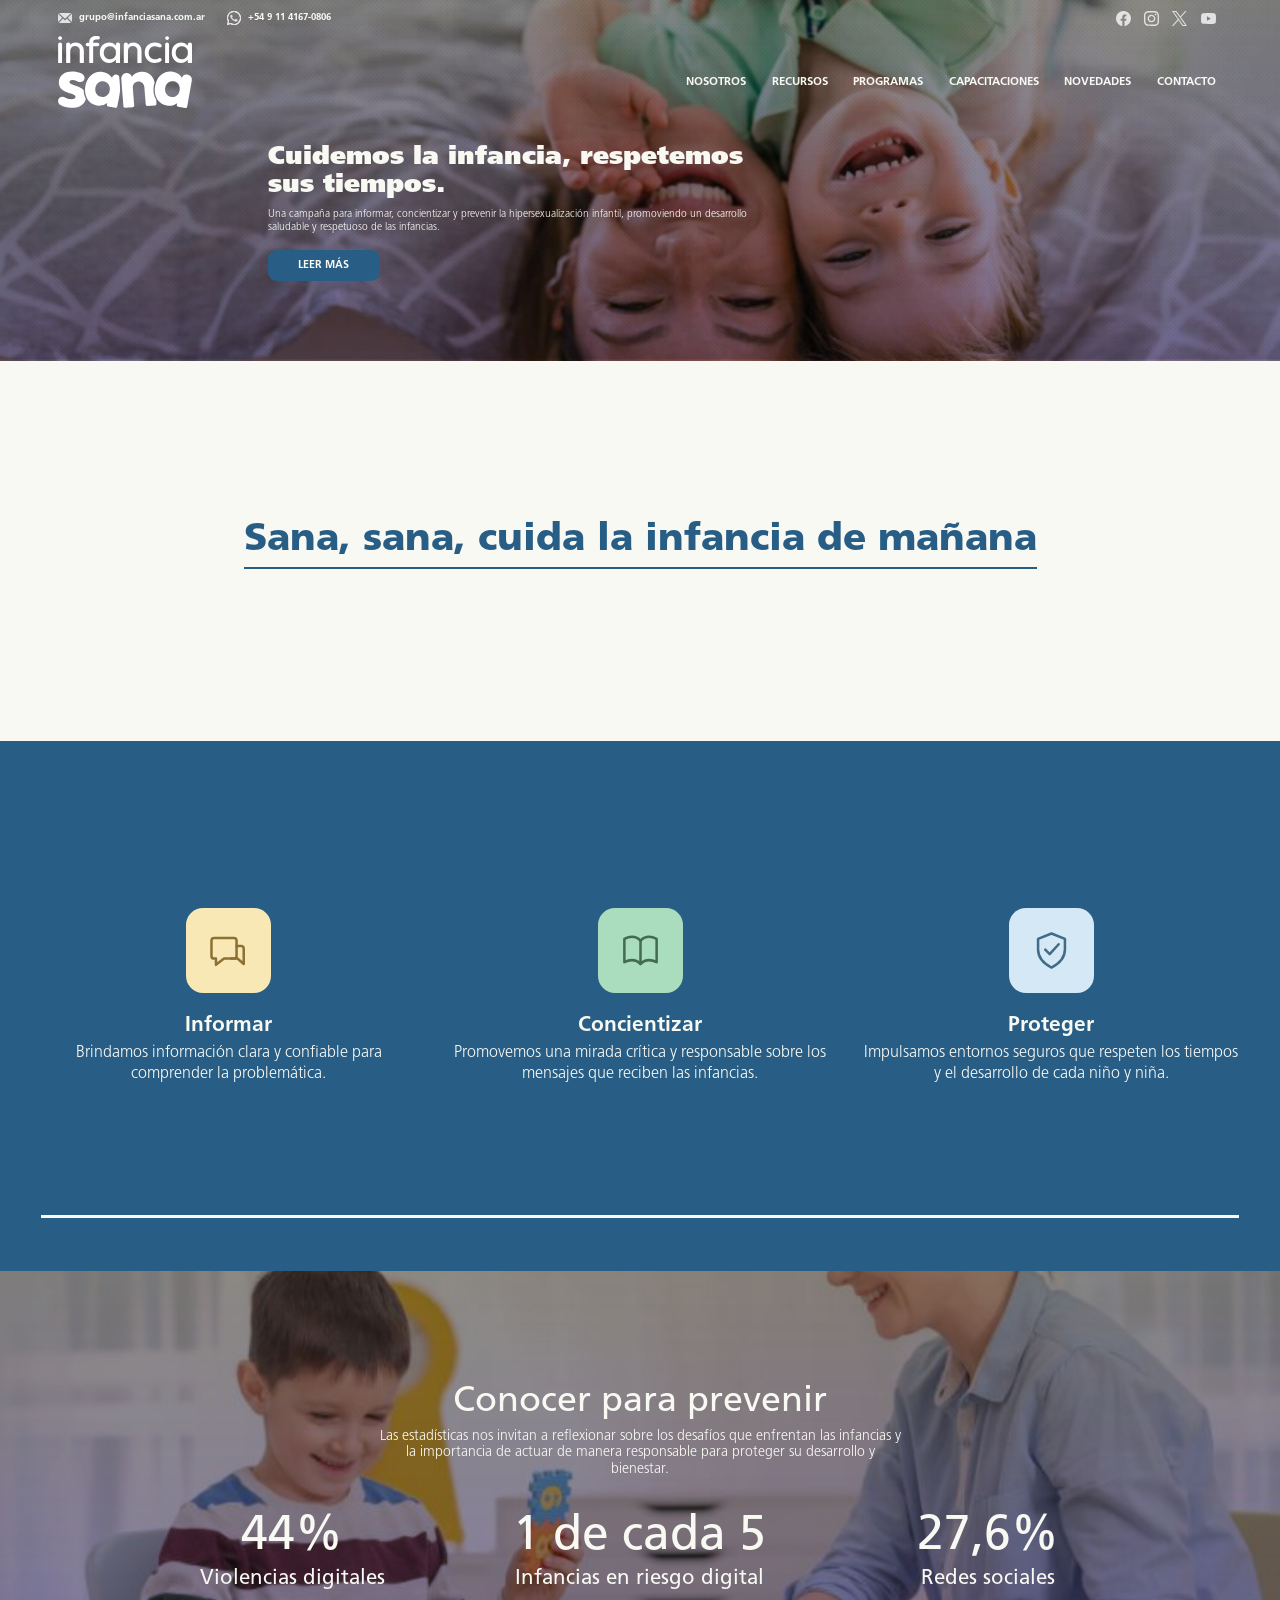
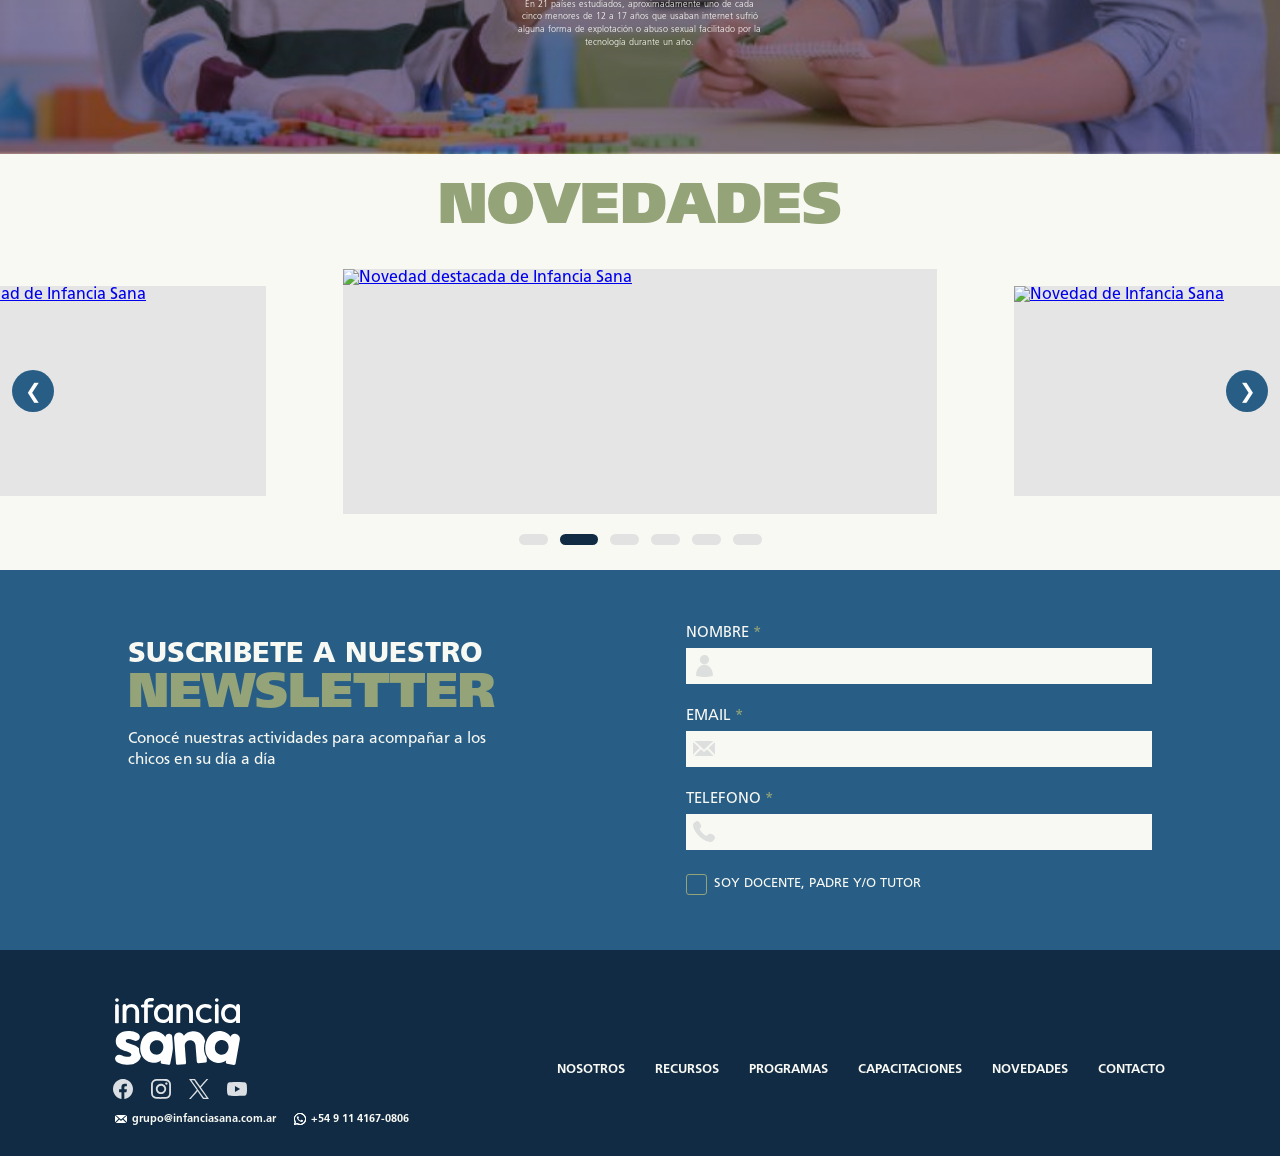
==== commit a2932e84: "Update index.html" ====
--- a/index.html
+++ b/index.html
@@ -418,7 +418,7 @@
 
                 <a href="index.html" class="footer-logo">
                     <img
-                        src="assets/images/is_logoRecurso 5Infancia Sana.svg"
+                        src="assets/images/logo-infancia-sana.svg"
                         alt="Infancia Sana"
                     >
                 </a>
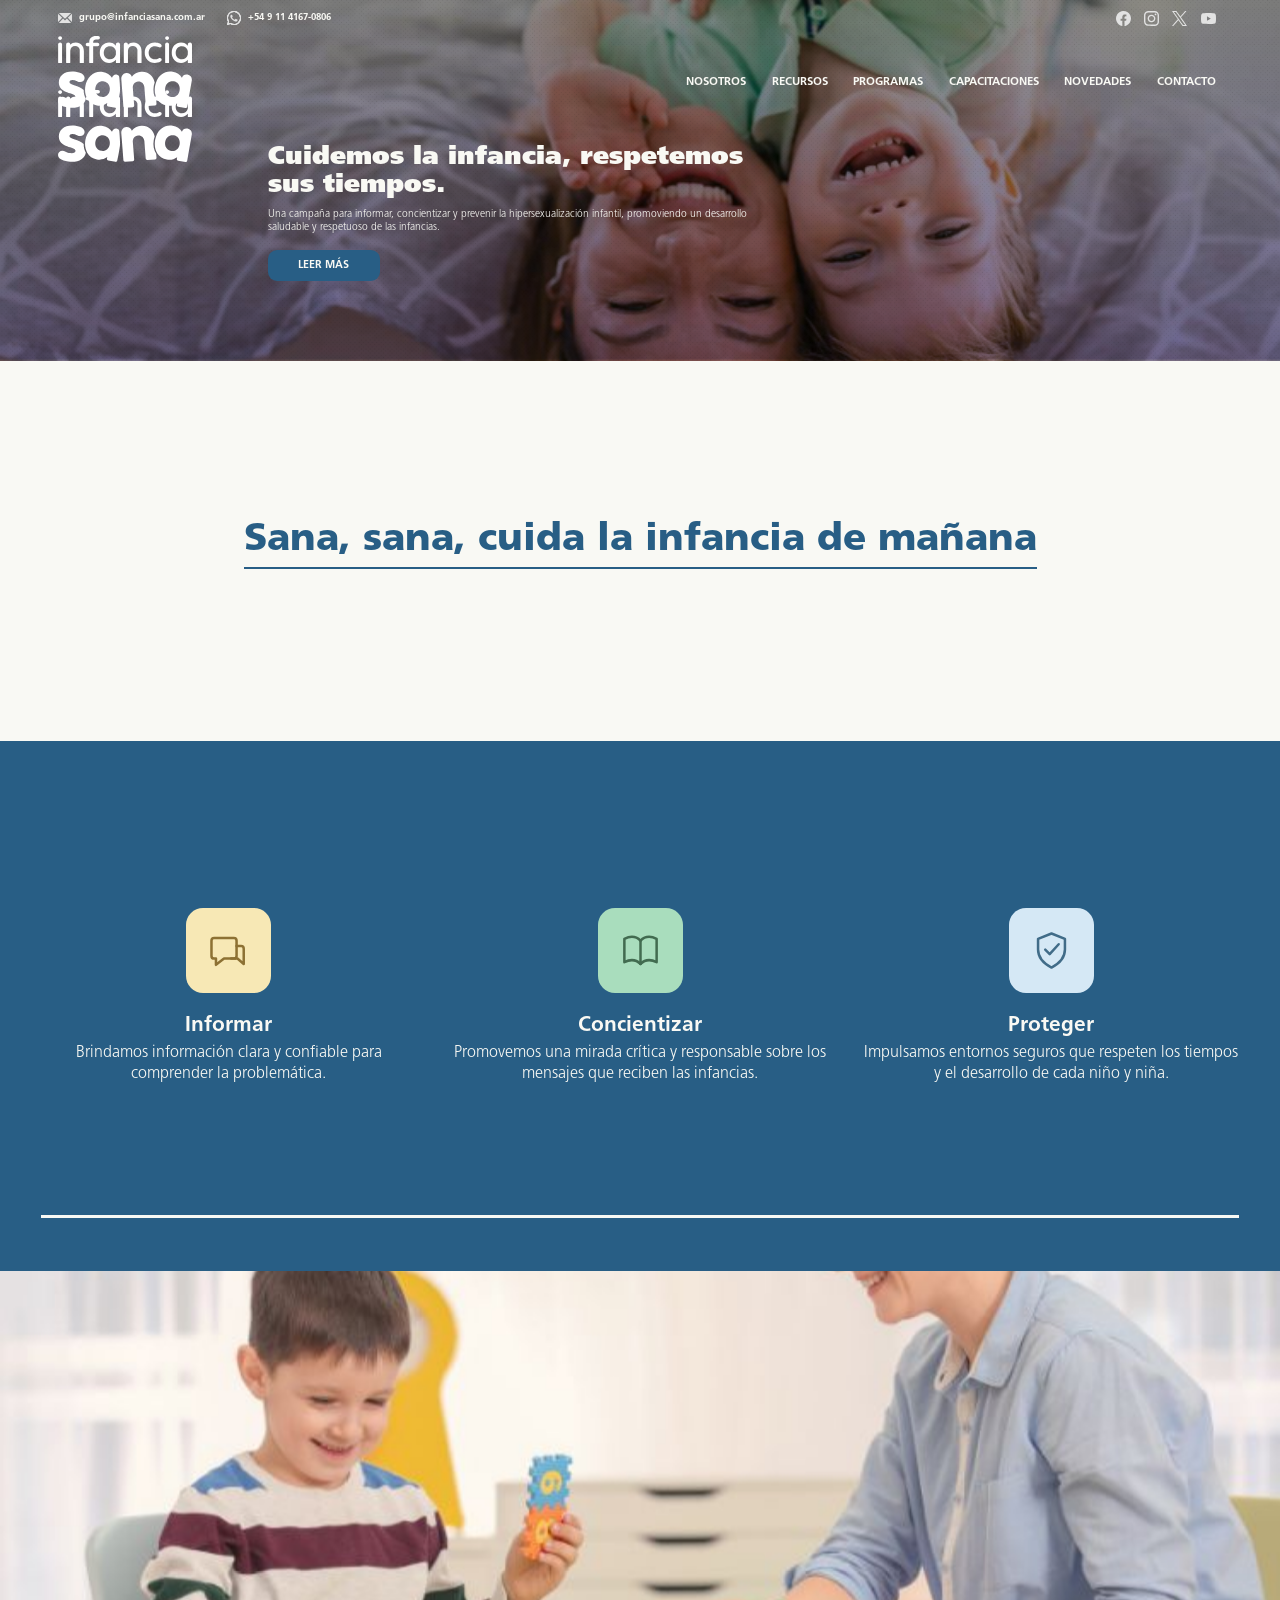
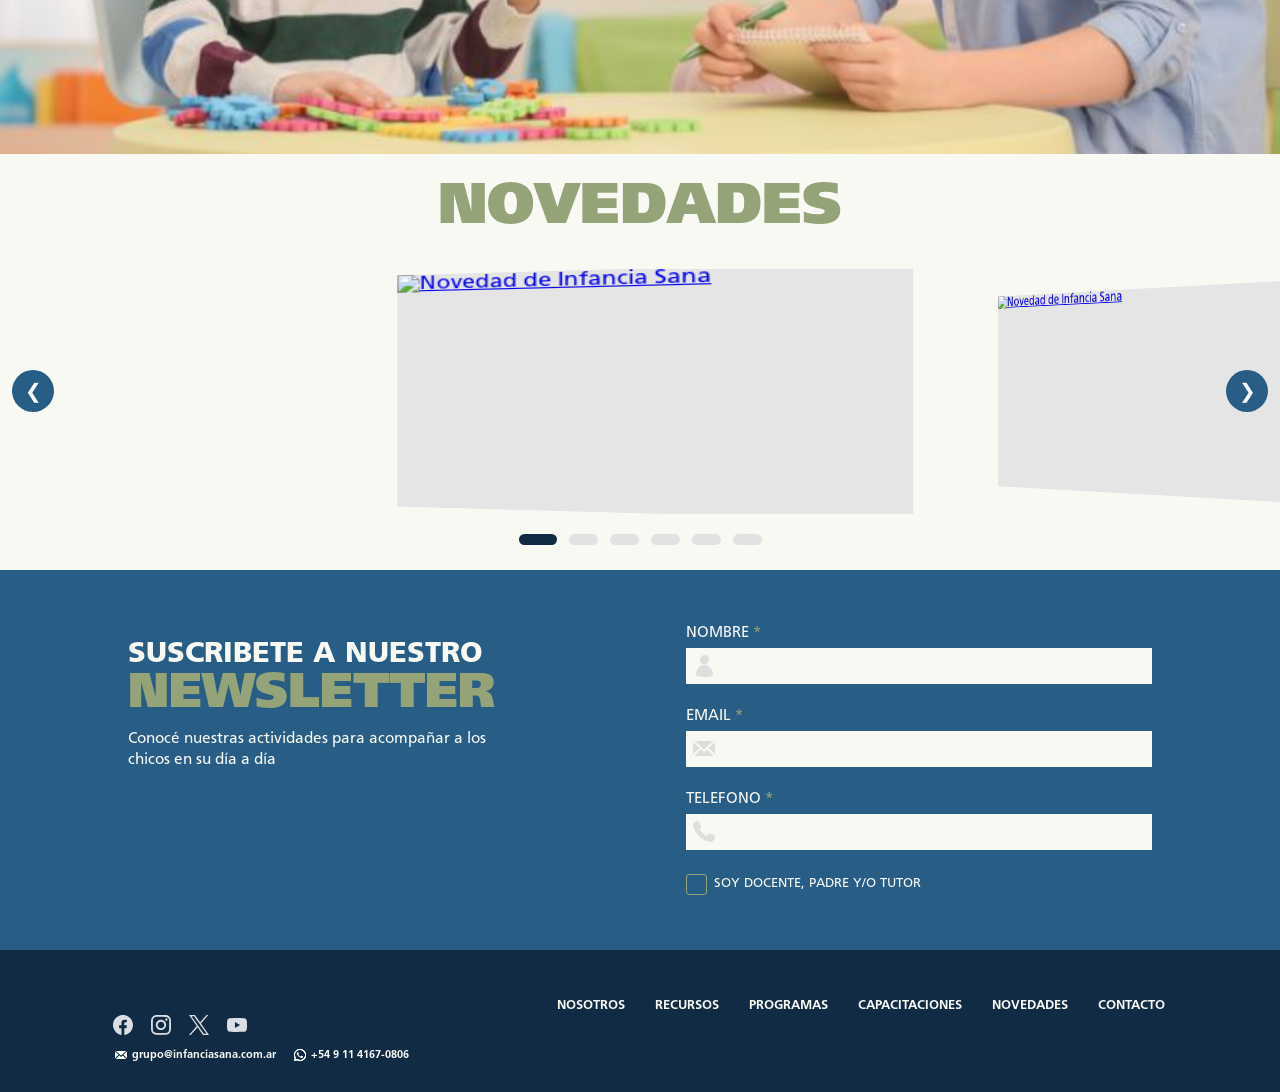
==== commit daf3206b: "Restore index.html to original state" ====
--- a/index.html
+++ b/index.html
@@ -416,12 +416,12 @@
             <!-- LOGO Y CONTACTO -->
             <div class="footer-brand">
 
-                <a href="index.html" class="footer-logo">
-                    <img
-                        src="assets/images/logo-infancia-sana.svg"
-                        alt="Infancia Sana"
-                    >
-                </a>
+                <a href="index.html" class="logo">
+                <img
+                    src="assets/images/logo-infancia-sana.svg"
+                    alt="Infancia Sana"
+                >
+            </a>
 
                 <div class="footer-social">
 
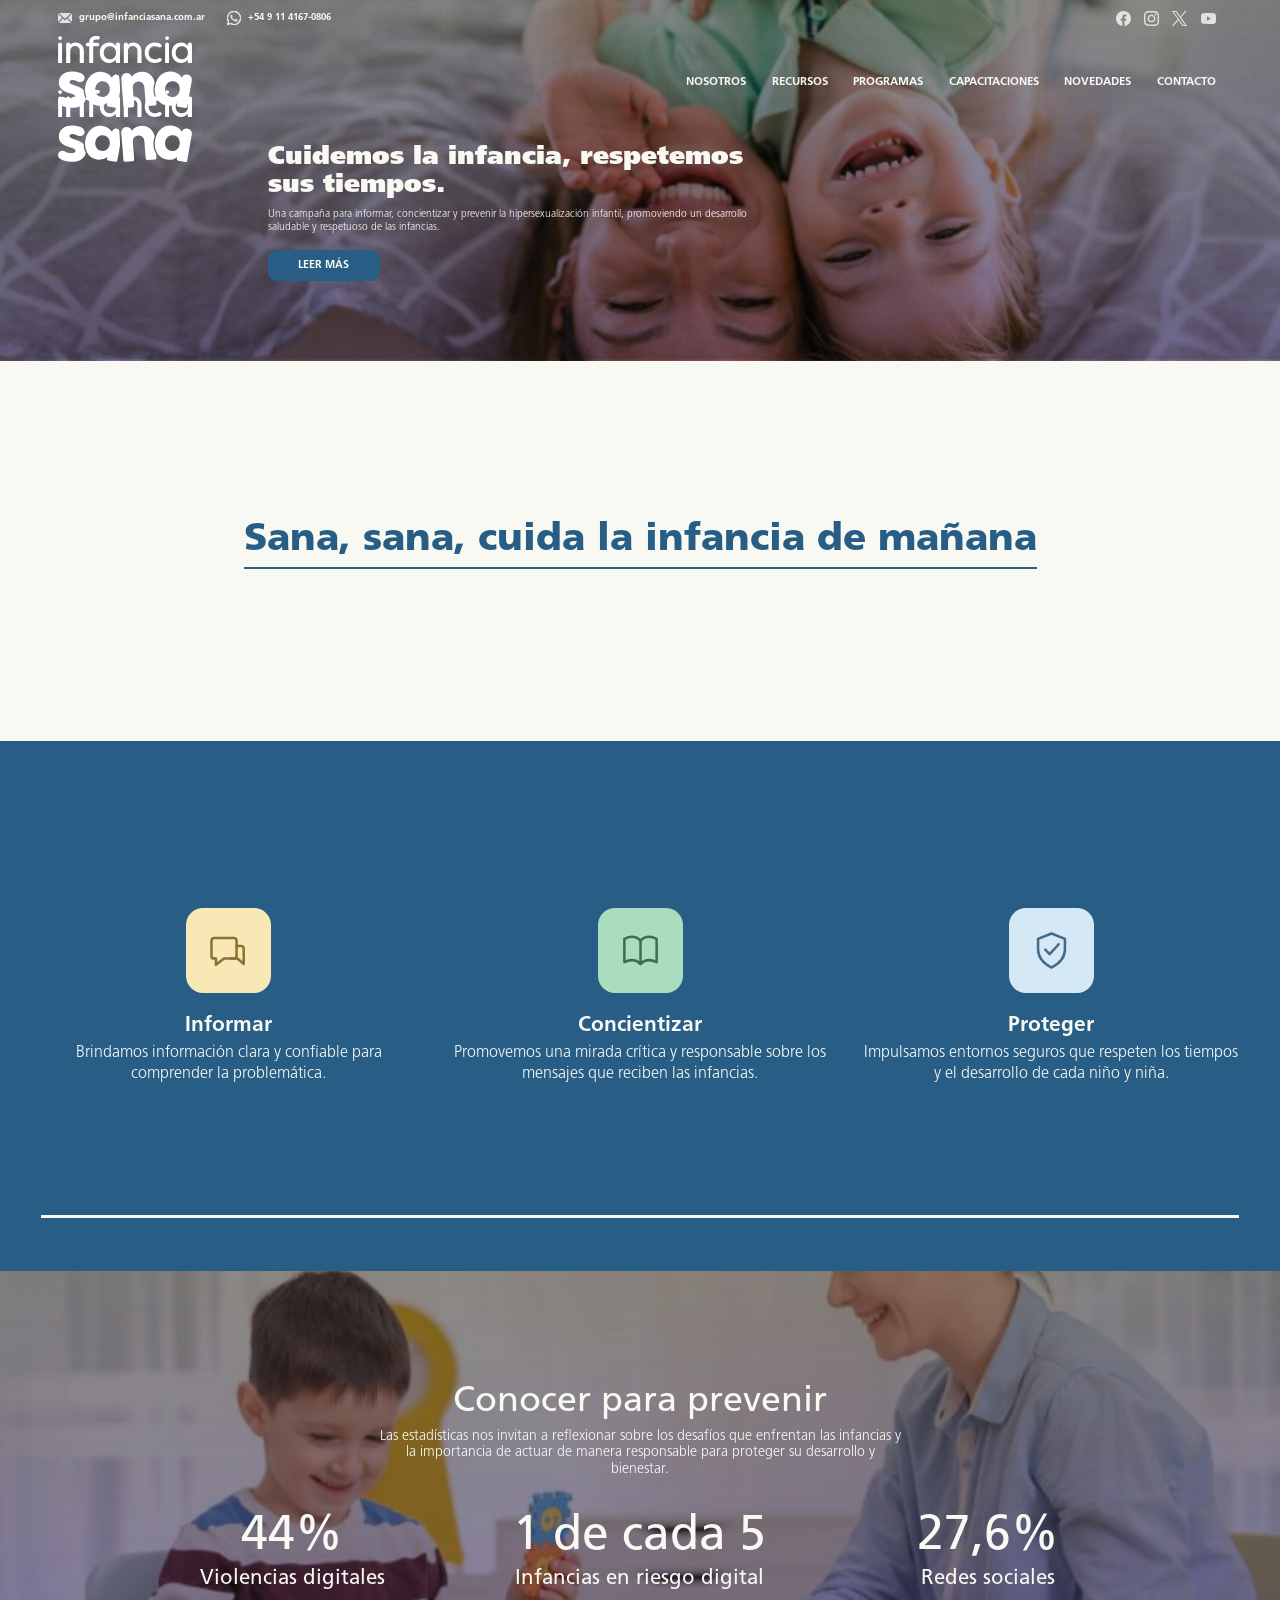
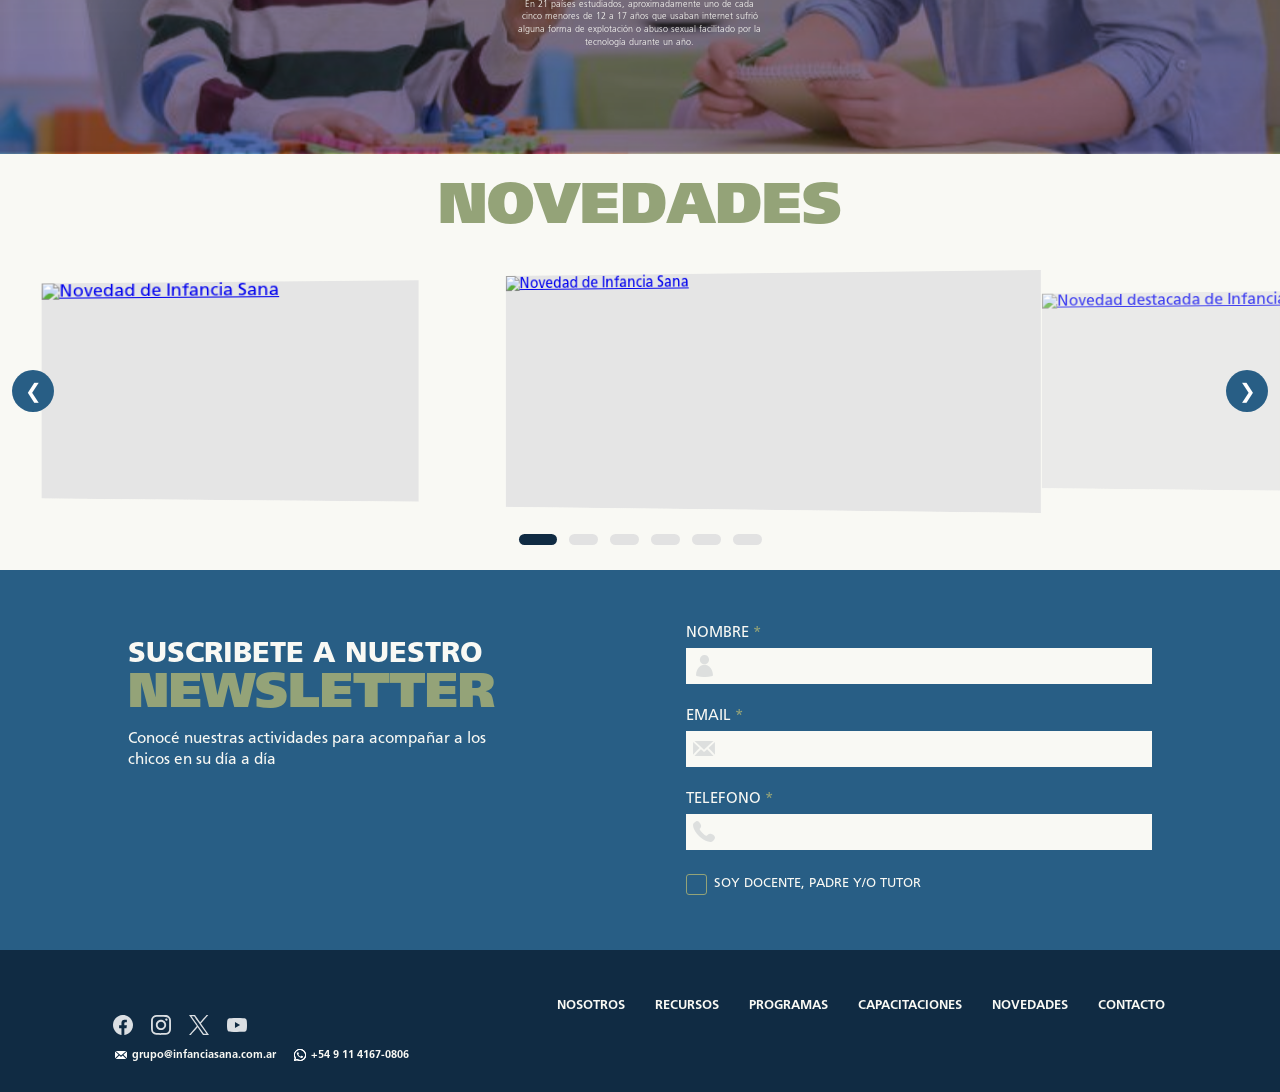
==== commit a87a3a7f: "Update index.html" ====
--- a/index.html
+++ b/index.html
@@ -54,7 +54,7 @@
                 <img src="assets/images/icon_facebook.svg" alt="Facebook">
             </a>
 
-            <a href="#" target="_blank">
+            <a href="https://www.instagram.com/infanciasana.ar/" target="_blank">
                 <img src="assets/images/icon_instagram.svg" alt="Instagram">
             </a>
 
@@ -429,7 +429,7 @@
                         <img src="assets/images/icon_facebook.svg" alt="Facebook">
                     </a>
 
-                    <a href="#" target="_blank">
+                    <a href="https://www.instagram.com/infanciasana.ar/" target="_blank">
                         <img src="assets/images/icon_instagram.svg" alt="Instagram">
                     </a>
 
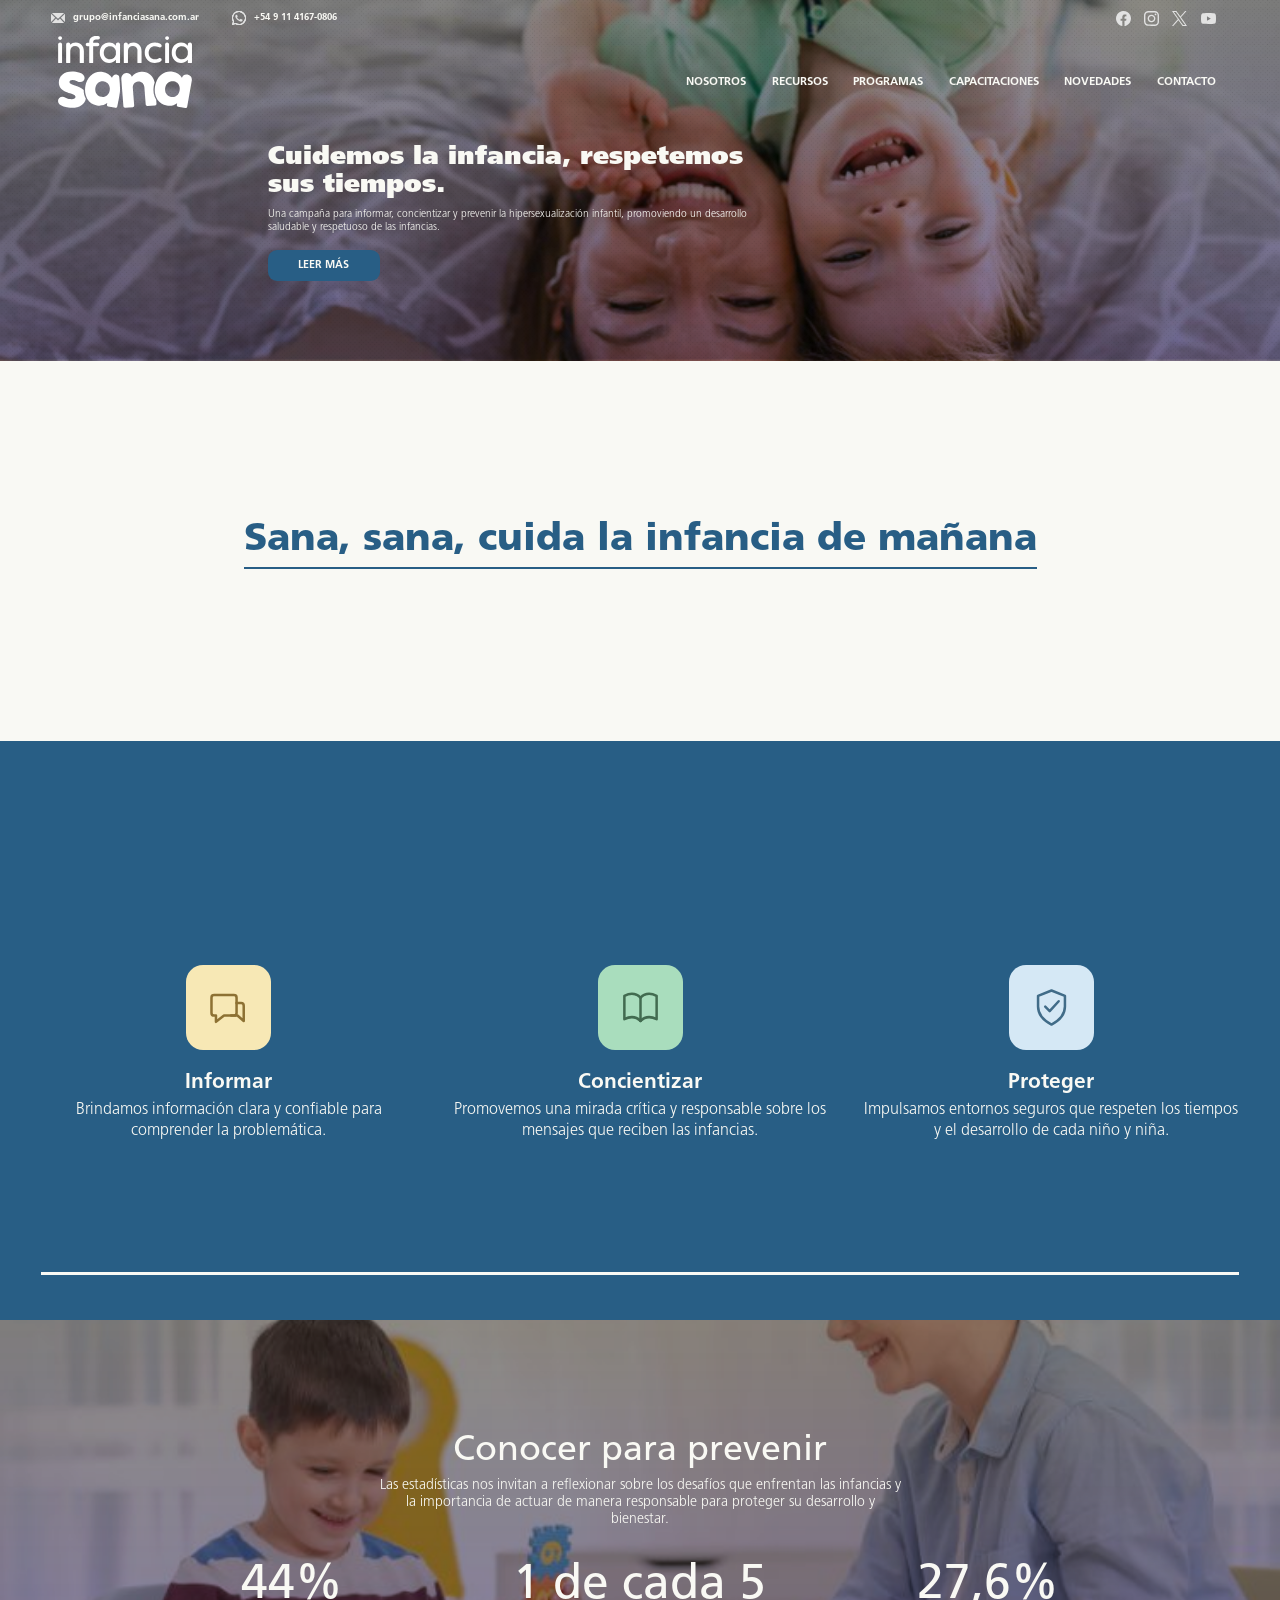
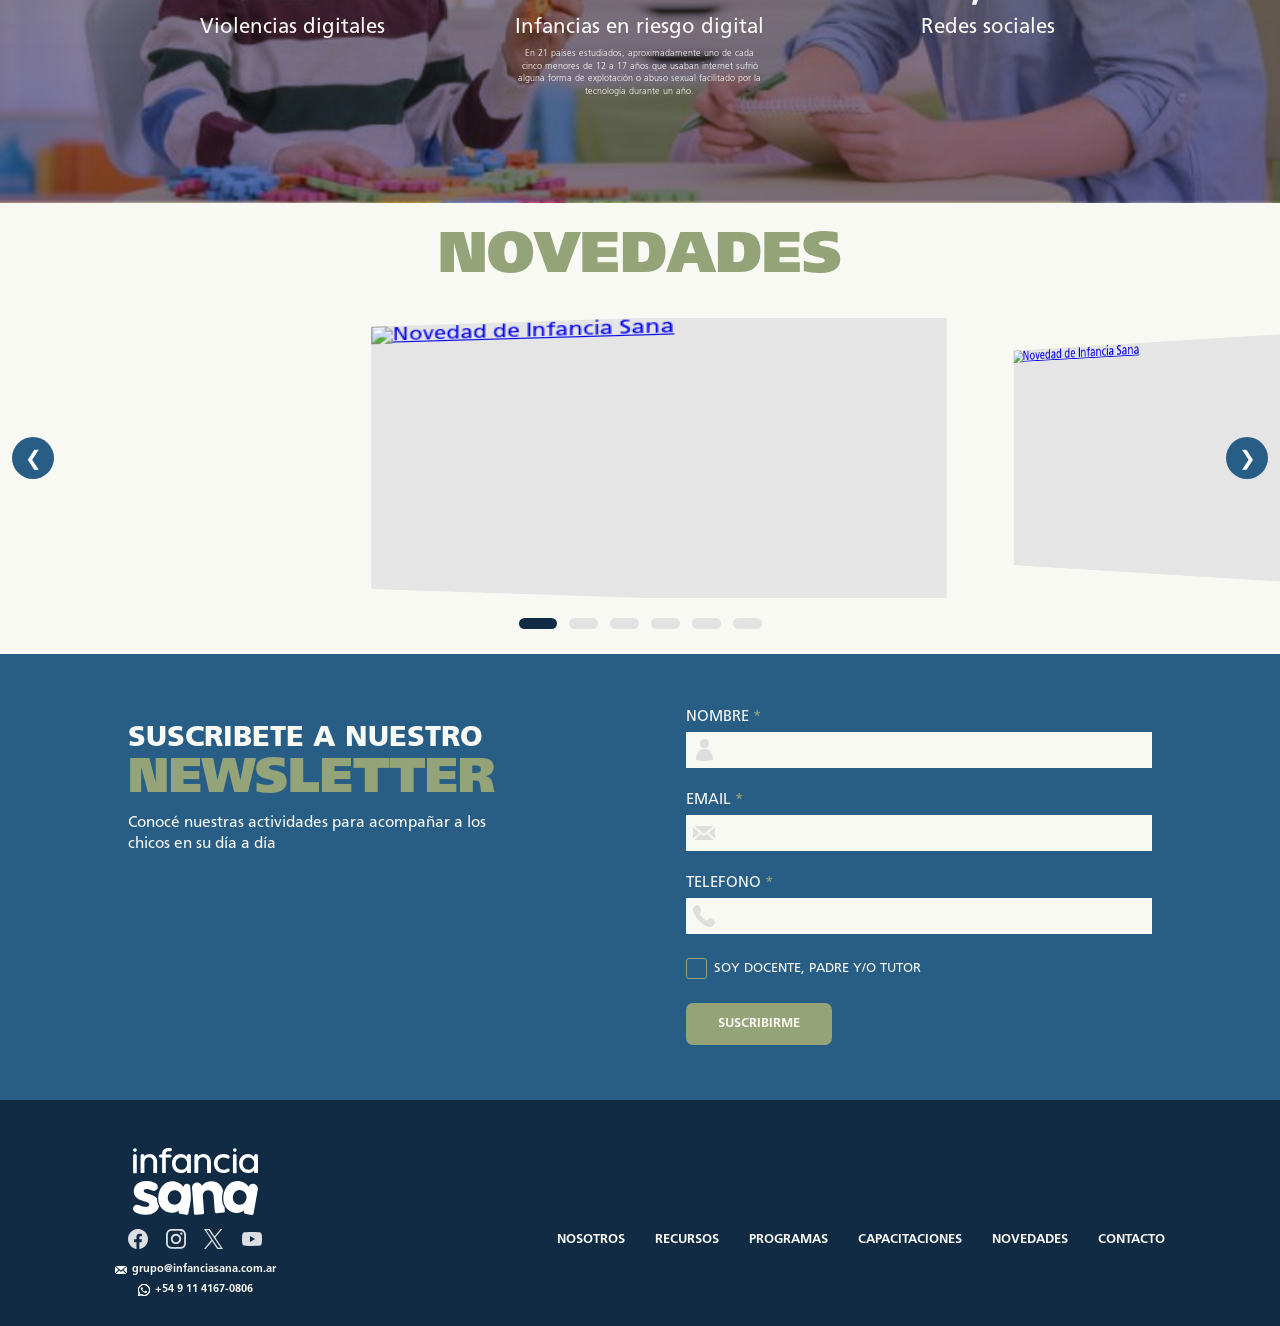
==== commit dc94e843: "Add files via upload" ====
--- a/index.html
+++ b/index.html
@@ -73,7 +73,7 @@
 
             <a href="index.html" class="logo">
                 <img
-                    src="assets/images/logo-infancia-sana.svg"
+                    src="assets/images/logo-infancia-sana.svg?v=3"
                     alt="Infancia Sana"
                 >
             </a>
@@ -401,6 +401,10 @@
                     <span>SOY DOCENTE, PADRE Y/O TUTOR</span>
                 </label>
 
+                <button type="submit" class="newsletter-button">
+                    SUSCRIBIRME
+                </button>
+
             </form>
 
         </div>
@@ -416,12 +420,12 @@
             <!-- LOGO Y CONTACTO -->
             <div class="footer-brand">
 
-                <a href="index.html" class="logo">
-                <img
-                    src="assets/images/logo-infancia-sana.svg"
-                    alt="Infancia Sana"
-                >
-            </a>
+                <a href="index.html" class="footer-logo">
+                    <img
+                        src="assets/images/logo-infancia-sana.svg?v=3"
+                        alt="Infancia Sana"
+                    >
+                </a>
 
                 <div class="footer-social">
 
--- a/css/style.css
+++ b/css/style.css
@@ -231,14 +231,27 @@
     gap: 22px;
 }
 
+/* CORREO: CENTRADO RESPECTO AL LOGO */
+.header-contact a:first-child {
+    position: absolute;
+    width: clamp(85px, 10.5vw, 145px);
+    justify-content: center;
+}
+
+/* TELÉFONO: A LA DERECHA DEL CORREO */
+.header-contact a:last-child {
+    margin-left: calc(clamp(85px, 10.5vw, 145px) + 40px);
+    white-space: nowrap;
+}
+
 .header-contact a {
     display: flex;
     align-items: center;
-    gap: 7px;
+    justify-content: center;
+    gap: 8px;
 
     color: var(--blanco);
     text-decoration: none;
-    white-space: nowrap;
 
     font-family: 'Frutiger', 'Frutiger LT Std', 'Segoe UI', 'Helvetica Neue', Arial, sans-serif;
     font-size: clamp(8px, 0.75vw, 12px);
@@ -247,11 +260,11 @@
 
 .header-contact img {
     display: block;
+    flex-shrink: 0;
     width: clamp(12px, 1.1vw, 17px);
     height: clamp(12px, 1.1vw, 17px);
     object-fit: contain;
 }
-
 
 /* ==================================================
    08. REDES SOCIALES - DERECHA
@@ -704,6 +717,39 @@
     box-shadow: inset 0 0 0 4px #285E85;
 }
 
+/* BOTÓN DE SUSCRIPCIÓN */
+
+.newsletter-button {
+    align-self: flex-start;
+
+    padding: 11px 30px;
+
+    border: 2px solid #94A378;
+    border-radius: 7px;
+
+    background-color: #94A378;
+    color: #F9F9F4;
+
+    font-family: 'Frutiger', sans-serif;
+    font-size: 13px;
+    font-weight: 700;
+
+    cursor: pointer;
+    transition: background-color 0.25s ease,
+                color 0.25s ease,
+                transform 0.25s ease;
+}
+
+.newsletter-button:hover {
+    background-color: transparent;
+    color: #F9F9F4;
+    transform: translateY(-2px);
+}
+
+.newsletter-button:active {
+    transform: translateY(0);
+}
+
 
 /* ==================================================
    16. FOOTER
@@ -730,7 +776,7 @@
 .footer-brand {
     display: flex;
     flex-direction: column;
-    align-items: flex-start;
+    align-items: center;
 }
 
 .footer-logo {
@@ -776,18 +822,24 @@
 
 /* DATOS DE CONTACTO */
 
+.footer-brand {
+    align-items: center;
+}
+
 .footer-contact {
     display: flex;
-    align-items: center;
-    flex-wrap: wrap;
-    gap: 7px 18px;
+    flex-direction: column;
+    align-items: center;
+    gap: 7px;
     margin-top: 14px;
 }
 
 .footer-contact a {
     display: flex;
     align-items: center;
+    justify-content: center;
     gap: 5px;
+
     color: #F9F9F4;
     text-decoration: none;
     font-size: 11px;
@@ -831,6 +883,27 @@
    17. RESPONSIVE NEWSLETTER Y FOOTER
 ================================================== */
 
+@media (min-width: 769px) and (max-width: 950px) {
+
+    .footer {
+        padding-left: 5%;
+        padding-right: 5%;
+    }
+
+    .footer-content {
+        gap: 18px;
+    }
+
+    .footer-nav {
+        gap: 10px 16px;
+        padding-bottom: 35px;
+    }
+
+    .footer-nav a {
+        font-size: 11px;
+    }
+}
+
 @media (max-width: 768px) {
 
     .newsletter {
@@ -894,8 +967,7 @@
     }
 
     .footer-contact {
-        flex-direction: column;
-        align-items: flex-start;
+    align-items: center;
     }
 
     .footer-nav {
@@ -951,7 +1023,7 @@
     width: 100%;
     min-height: 530px;
 
-    padding: 28px 3.2% 45px;
+    padding: 85px 3.2% 45px;
 
     background-color: #285E85;
     color: #F9F9F4;
@@ -1421,13 +1493,13 @@
 
 .novedades-track {
     display: grid;
-    grid-template-columns: 0.75fr 1.35fr 0.75fr;
-    grid-template-rows: 245px;
-    align-items: center;
-    gap: 5.5%;
-
-    width: 110%;
-    margin-left: -5%;
+    grid-template-columns: 0.85fr 1.5fr 0.85fr;
+    grid-template-rows: 280px;
+    align-items: center;
+    gap: 4%;
+
+    width: 120%;
+    margin-left: -10%;
 
     transform-style: preserve-3d;
 }
@@ -1436,7 +1508,7 @@
 
 .novedad-card {
     width: 100%;
-    height: 230px;
+    height: 260px;
     overflow: hidden;
     background-color: #E5E5E5;
 
@@ -1467,13 +1539,13 @@
 /* DESTACADA */
 
 .novedad-destacada {
-    height: 245px;
+    height: 280px;
 }
 
 /* LATERALES */
 
 .novedad-lateral {
-    height: 210px;
+    height: 240px;
 }
 
 /* FLECHAS */
@@ -1554,20 +1626,20 @@
 @media (max-width: 768px) {
 
     .novedad-card {
-        height: 160px;
+        height: 180px;
     }
 
     .novedad-destacada {
-        height: 190px;
+        height: 200px;
     }
 
     .novedad-lateral {
-        height: 170px;
+        height: 165px;
     }
 
     .novedades-track {
         gap: 4%;
-        grid-template-rows: 190px;
+        grid-template-rows: 200px;
     }
 }
 
@@ -1576,28 +1648,24 @@
 ================================================== */
 
 @media (max-width: 480px) {
-
-    .novedades-heading h2 {
-        font-size: 38px;
-    }
 
     .novedades-track {
         width: 150%;
         margin-left: -25%;
         gap: 5%;
-        grid-template-rows: 160px;
+        grid-template-rows: 170px;
     }
 
     .novedad-card {
-        height: 130px;
+        height: 140px;
     }
 
     .novedad-destacada {
-        height: 160px;
+        height: 170px;
     }
 
     .novedad-lateral {
-        height: 130px;
+        height: 140px;
     }
 
     .novedades-indicadores {
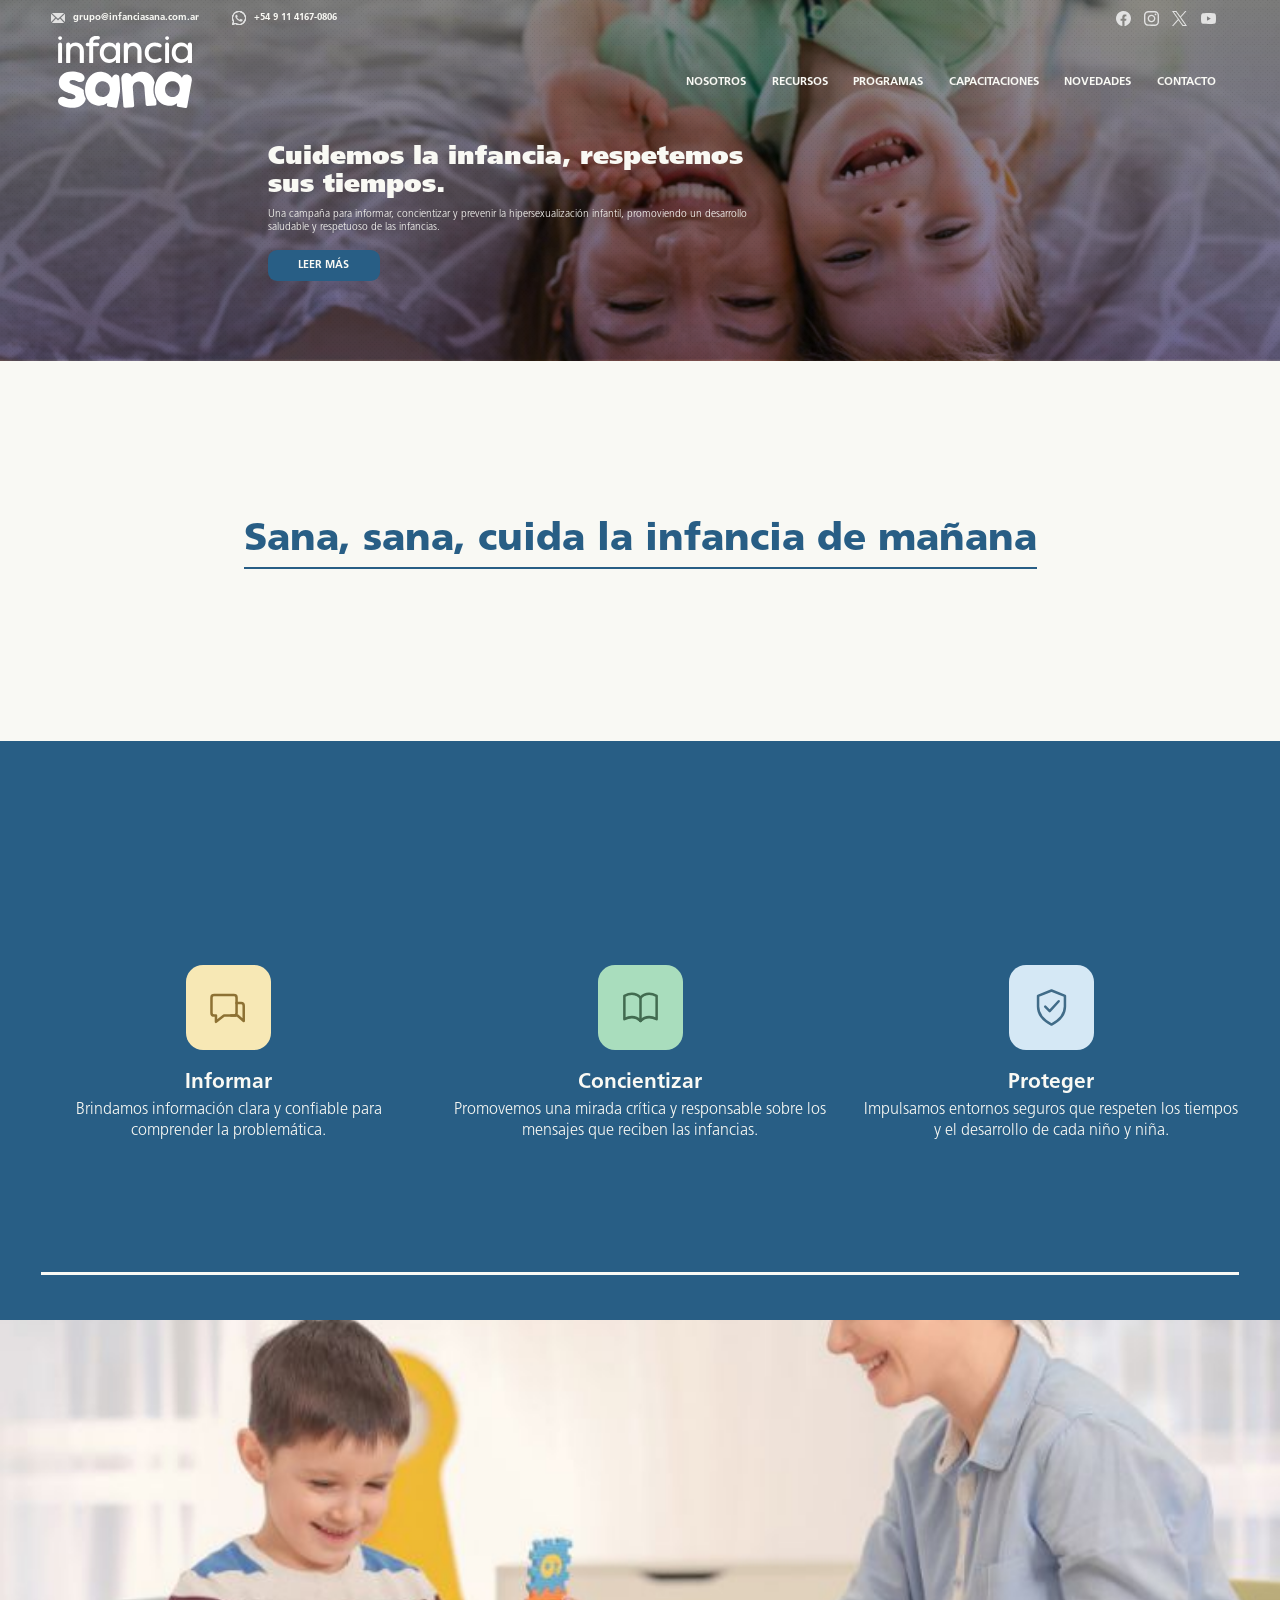
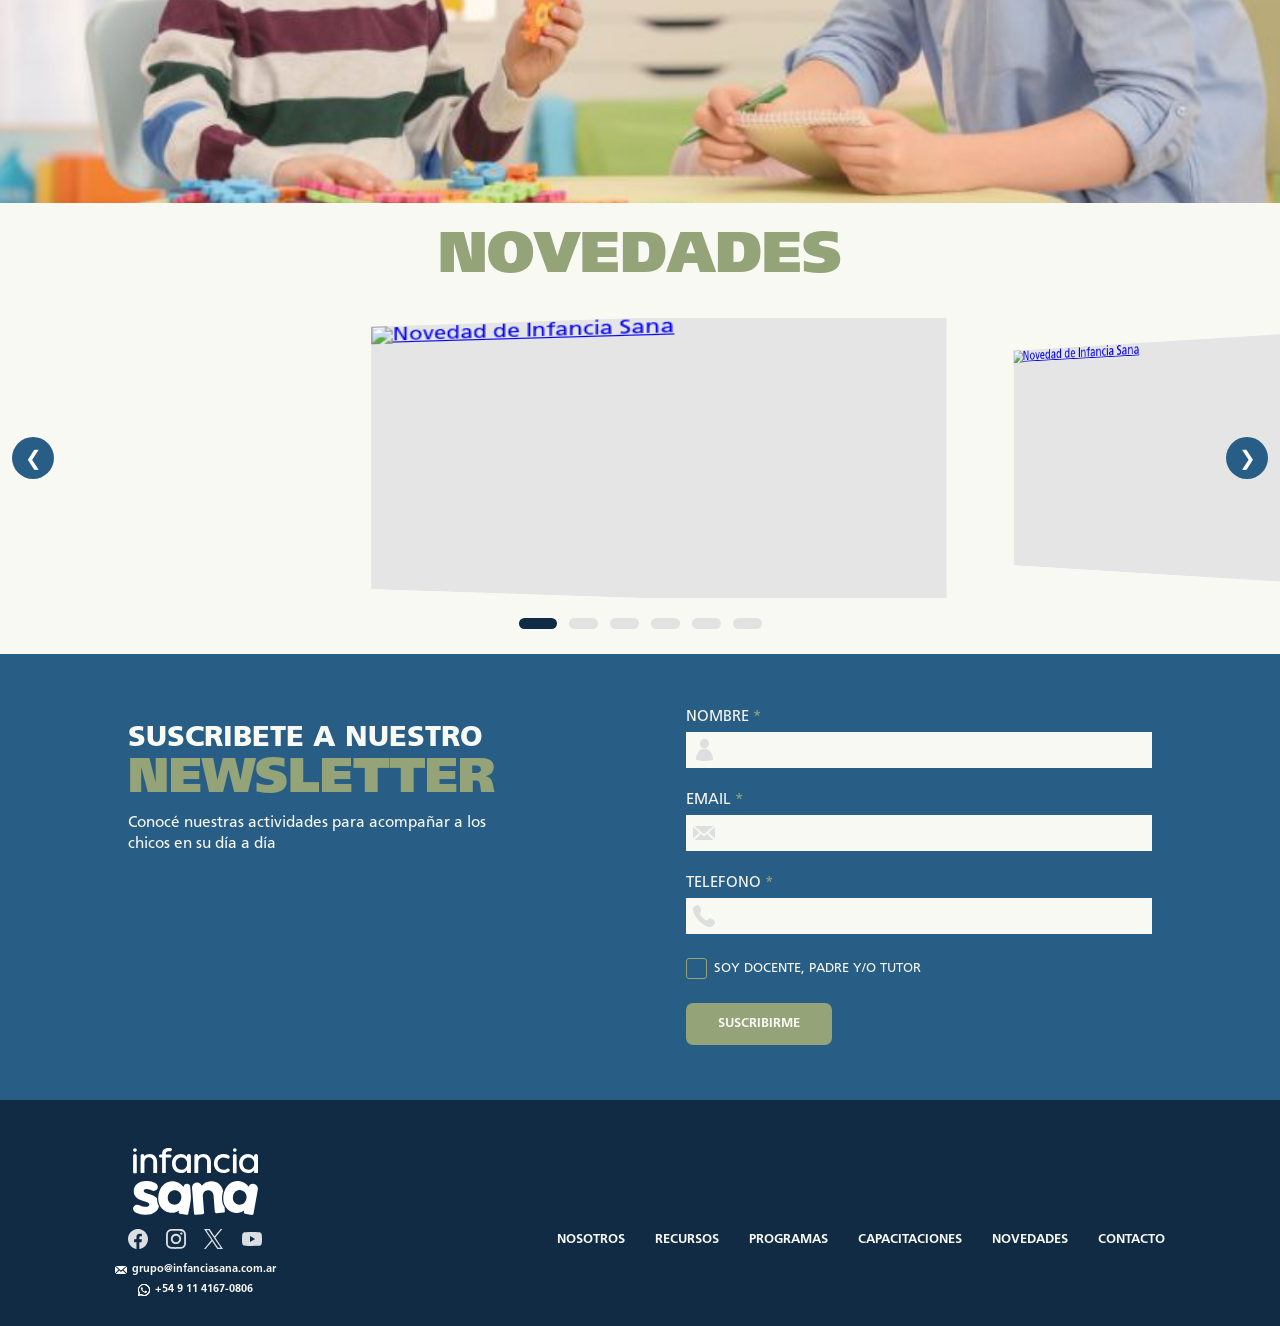
==== commit 78bab813: "Add files via upload" ====
--- a/index.html
+++ b/index.html
@@ -75,6 +75,13 @@
                 <img
                     src="assets/images/logo-infancia-sana.svg?v=3"
                     alt="Infancia Sana"
+                    class="logo-normal"
+                >
+
+                <img
+                    src="assets/images/logo-infancia-sana-color.svg"
+                    alt=""
+                    class="logo-color"
                 >
             </a>
 
--- a/css/style.css
+++ b/css/style.css
@@ -1786,4 +1786,130 @@
         opacity: 1;
         transform: translateY(0);
     }
+}
+
+/* ==================================================
+   ANIMACIÓN DEL LOGO - VOLVER A HOME
+================================================== */
+
+.logo {
+    position: absolute;
+    top: 10%;
+    left: 4.5%;
+
+    display: block;
+    width: clamp(85px, 10.5vw, 145px);
+
+    pointer-events: auto;
+    transition: transform 0.35s ease;
+}
+
+/* Ambas versiones del logo */
+
+.logo img {
+    display: block;
+    width: 100%;
+    height: auto;
+    transition: opacity 0.35s ease;
+}
+
+/* Logo a color superpuesto */
+
+.logo-color {
+    position: absolute;
+    inset: 0;
+    opacity: 0;
+}
+
+/* Efecto al pasar el cursor */
+
+.logo:hover {
+    transform: scale(1.09);
+}
+
+.logo:hover .logo-normal {
+    opacity: 0;
+}
+
+.logo:hover .logo-color {
+    opacity: 1;
+}
+
+/* Accesibilidad: navegación con teclado */
+
+.logo:focus-visible {
+    outline: 2px solid white;
+    outline-offset: 5px;
+    border-radius: 4px;
+}
+
+/* Evitar animaciones si el usuario las desactiva */
+
+@media (prefers-reduced-motion: reduce) {
+    .logo,
+    .logo img {
+        transition: none;
+    }
+}
+
+/* ==================================================
+   EFECTOS EXTRA DEL LOGO
+================================================== */
+
+.logo {
+    position: absolute;
+    isolation: isolate;
+
+    transition: transform 0.55s cubic-bezier(0.22, 1, 0.36, 1);
+}
+
+/* Resplandor */
+.logo::before {
+    content: "";
+    position: absolute;
+
+    width: 180%;
+    height: 180%;
+    top: -40%;
+    left: -40%;
+
+    z-index: -1;
+    border-radius: 50%;
+
+    background: radial-gradient(
+        circle,
+        rgba(255, 255, 255, 0.85) 0%,
+        rgba(130, 205, 235, 0.65) 25%,
+        rgba(40, 140, 190, 0.35) 50%,
+        transparent 75%
+    );
+
+    filter: blur(30px);
+
+    opacity: 0;
+    transform: scale(0.7);
+
+    transition:
+        opacity 0.55s ease,
+        transform 0.55s cubic-bezier(0.22, 1, 0.36, 1);
+
+    pointer-events: none;
+}
+
+/* Activación */
+.logo:hover {
+    transform: scale(1.06);
+}
+
+.logo:hover::before {
+    opacity: 1;
+    transform: scale(1);
+}
+
+/* Accesibilidad */
+@media (prefers-reduced-motion: reduce) {
+    .logo,
+    .logo::before {
+        transition: none;
+    }
 }
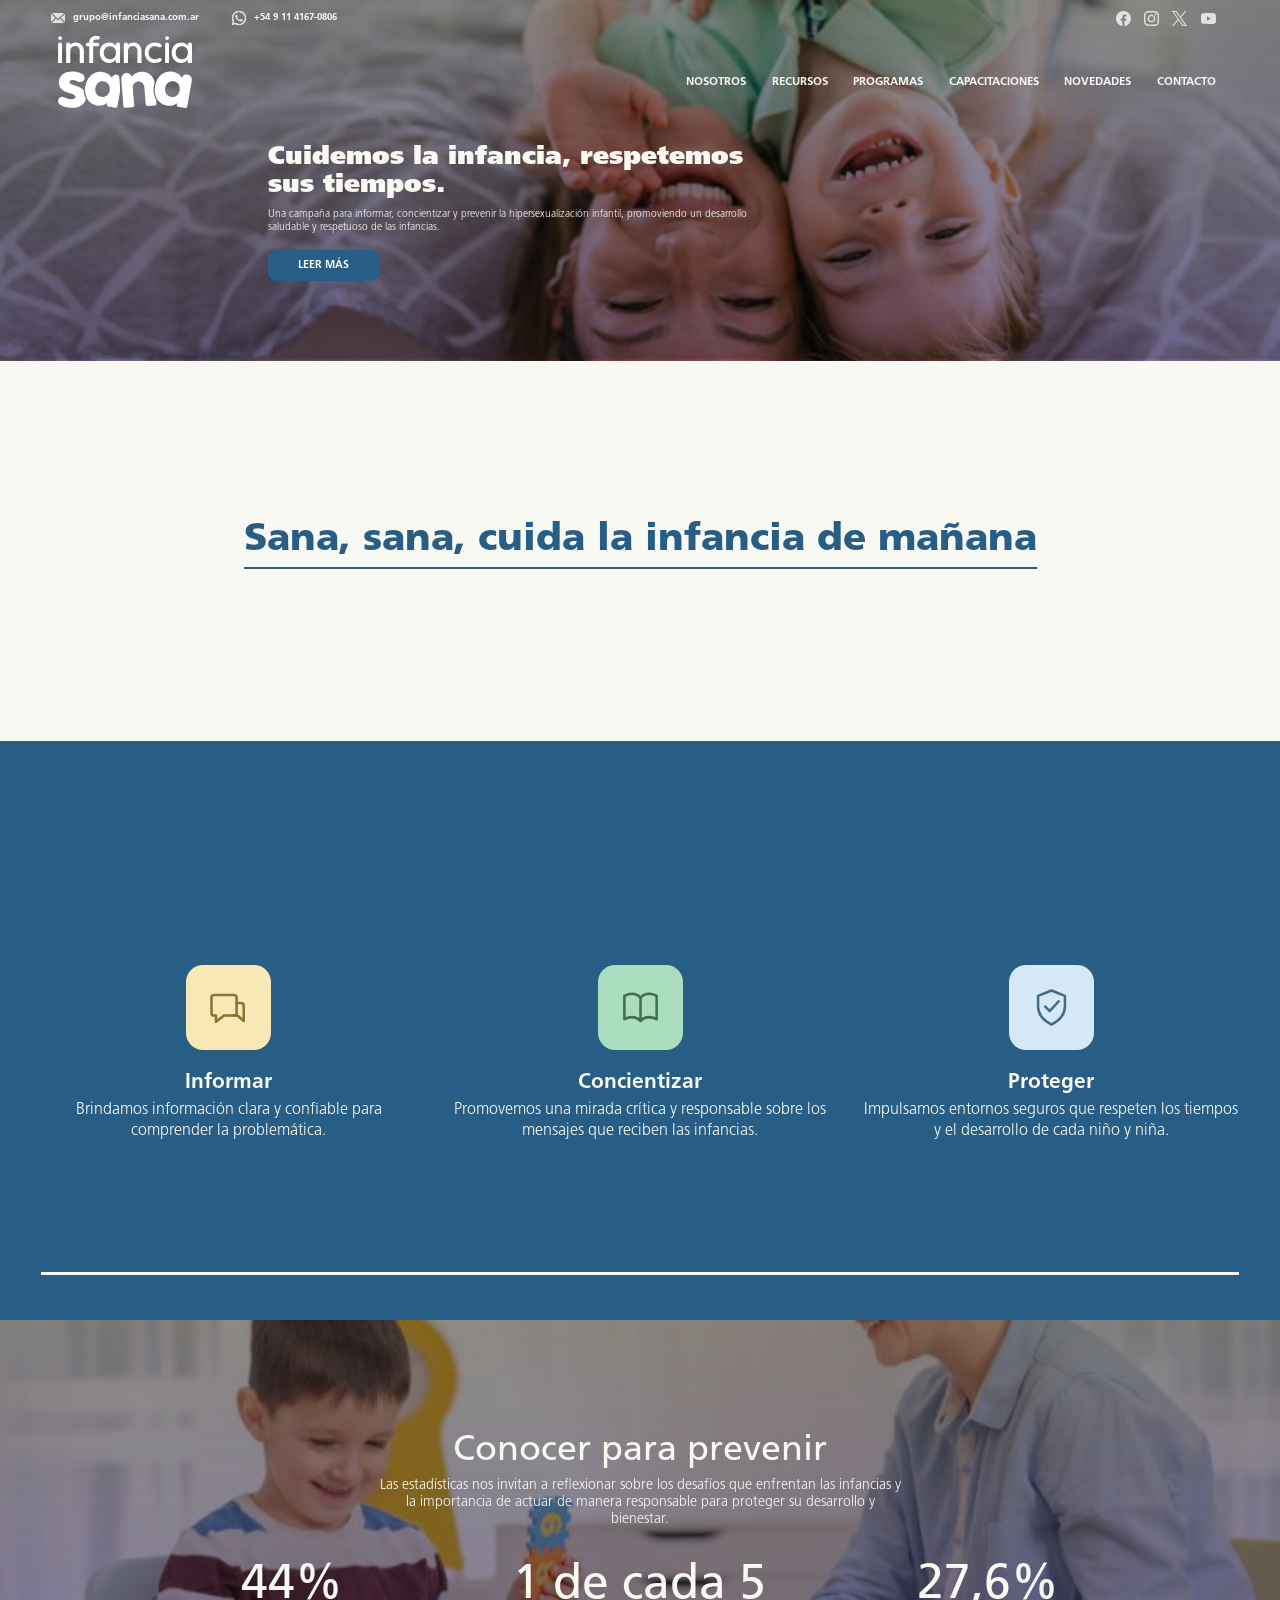
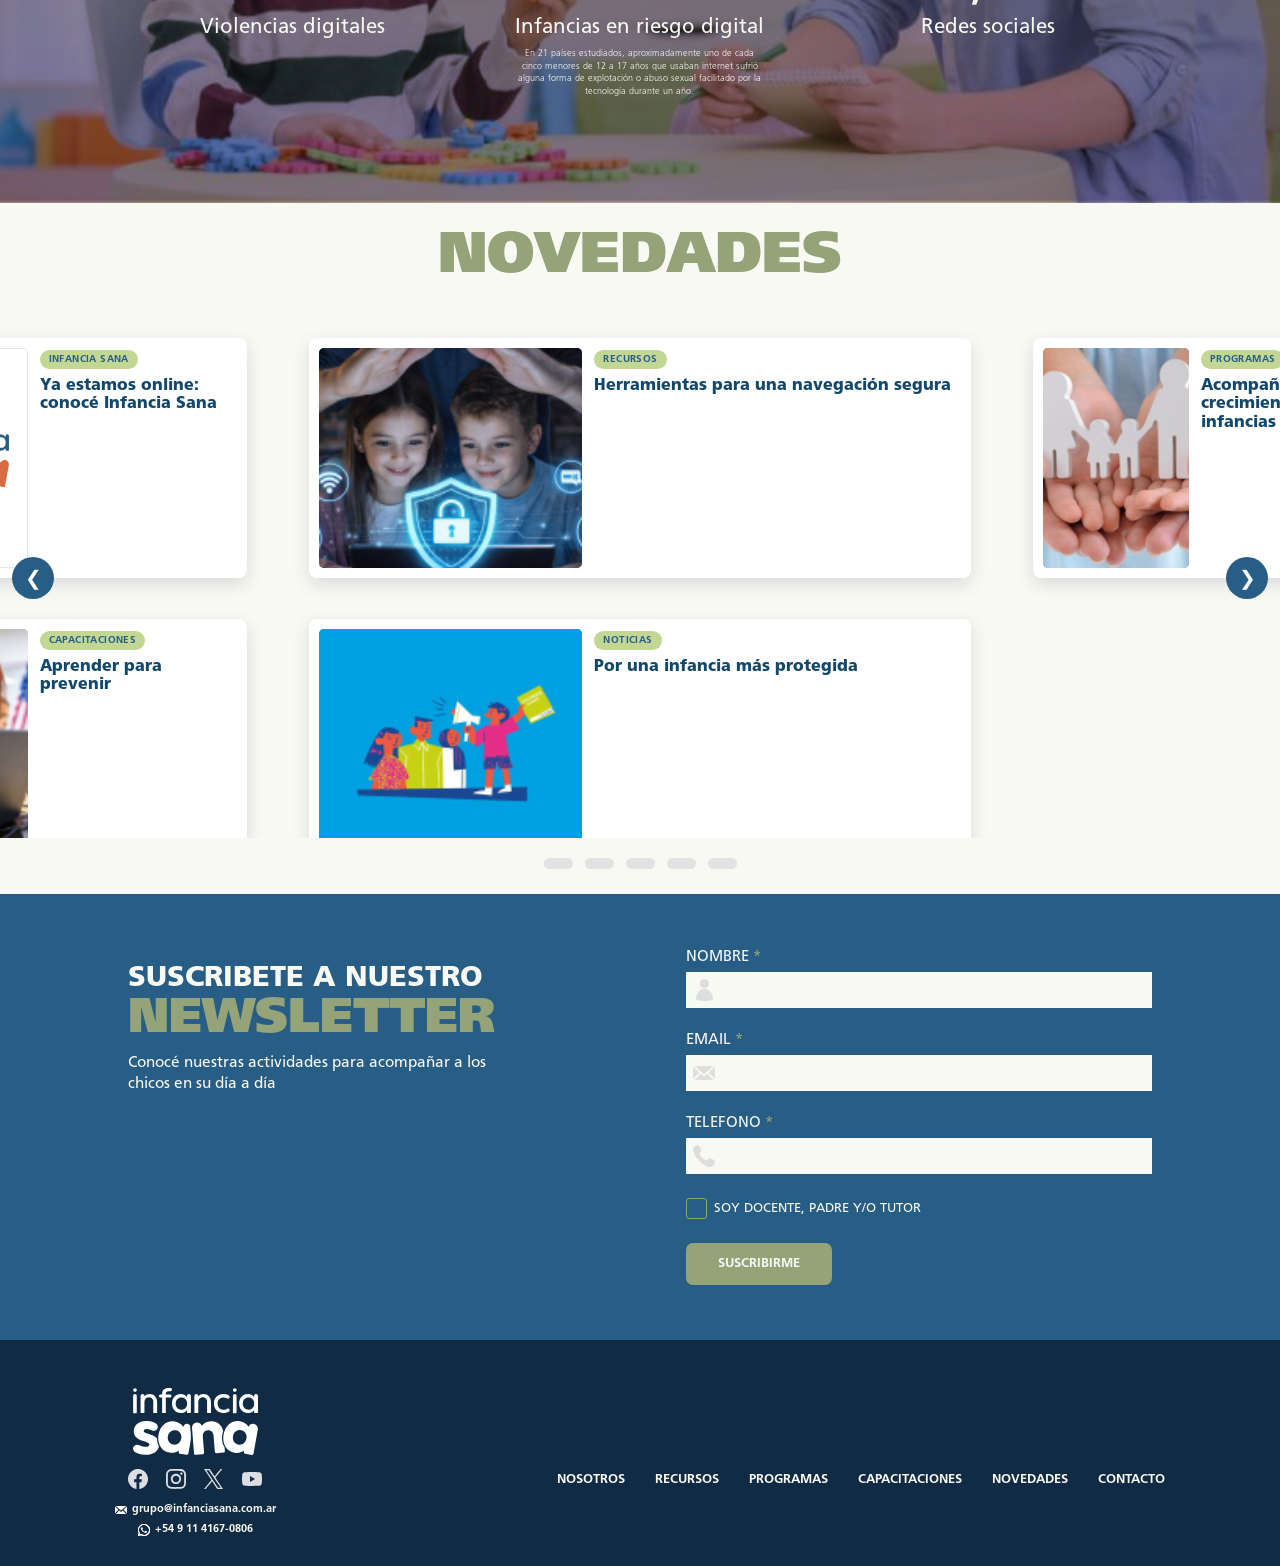
==== commit 9013a9a5: "Add files via upload" ====
--- a/index.html
+++ b/index.html
@@ -6,6 +6,7 @@
     <meta name="viewport" content="width=device-width, initial-scale=1.0">
     <title>Infancia Sana</title>
     <link rel="stylesheet" href="css/style.css">
+    <link rel="stylesheet" href="css/novedad-card.css">
     <link rel="icon" type="image/x-icon" href="assets/images/favicon.ico">
 </head>
 
@@ -287,57 +288,10 @@
             &#10094;
         </button>
 
-        <!-- CARRUSEL -->
-        <div class="novedades-track">
-
-            <!-- NOTICIA 1 -->
-            <article class="novedad-card novedad-lateral">
-                <a href="#">
-                    <img src="assets/images/novedad_1.jpg"
-                         alt="Novedad de Infancia Sana">
-                </a>
-            </article>
-
-            <!-- NOTICIA DESTACADA -->
-            <article class="novedad-card novedad-lateral">
-                <a href="#">
-                    <img src="assets/images/novedad_2.jpg"
-                         alt="Novedad destacada de Infancia Sana">
-                </a>
-            </article>
-
-            <!-- NOTICIA 3 -->
-            <article class="novedad-card novedad-lateral">
-                <a href="#">
-                    <img src="assets/images/novedad_3.jpg"
-                         alt="Novedad de Infancia Sana">
-                </a>
-            </article>
-
-            <!-- NOTICIA 4 -->
-            <article class="novedad-card novedad-lateral">
-                <a href="#">
-                    <img src="assets/images/novedad_4.jpg"
-                         alt="Novedad de Infancia Sana">
-                </a>
-            </article>
-
-            <!-- NOTICIA 5 -->
-            <article class="novedad-card novedad-lateral">
-                <a href="#">
-                    <img src="assets/images/novedad_5.jpg"
-                         alt="Novedad destacada de Infancia Sana">
-                </a>
-            </article>
-
-            <!-- NOTICIA 6 -->
-            <article class="novedad-card novedad-lateral">
-                <a href="#">
-                    <img src="assets/images/novedad_6.jpg"
-                         alt="Novedad de Infancia Sana">
-                </a>
-            </article>
-        </div>
+        <!-- CARRUSEL
+             Las tarjetas se generan desde JS/novedades-data.js,
+             la misma fuente que usa la página Novedades. -->
+        <div class="novedades-track"></div>
 
         <!-- FLECHA SIGUIENTE -->
         <button class="novedades-flecha siguiente"
@@ -487,6 +441,7 @@
 
     </footer>
 
+    <script src="JS/novedades-data.js"></script>
     <script src="JS/script.js"></script>
 </body>
 </html>
--- a/css/novedad-card.css
+++ b/css/novedad-card.css
@@ -0,0 +1,255 @@
+
+/* ==================================================
+   INFANCIA SANA
+   TARJETA DE NOVEDAD (COMPARTIDA)
+
+   La usan:
+     - novedades.html  (grilla)
+     - index.html      (carrusel del home, junto con
+                        las clases .novedad-card de style.css)
+================================================== */
+
+
+/* ==================================================
+   01. TARJETA
+================================================== */
+
+.nv-card {
+    position: relative;
+    width: 100%;
+    overflow: hidden;
+    border-radius: 6px;
+    background-color: #F9F9F4;
+    color: #285E85;
+}
+
+.nv-card .nv-enlace {
+    display: grid;
+    grid-template-columns: minmax(0, 41%) minmax(0, 1fr);
+    gap: 14px;
+
+    width: 100%;
+    height: 100%;
+    padding: 12px;
+    box-sizing: border-box;
+
+    color: inherit;
+    text-decoration: none;
+}
+
+
+/* ==================================================
+   02. IMAGEN
+================================================== */
+
+.nv-media {
+    position: relative;
+    min-height: 0;
+    overflow: hidden;
+    border-radius: 5px;
+    background-color: #E5E5E5;
+}
+
+.nv-foto {
+    position: absolute;
+    inset: 0;
+
+    background-color: var(--nv-color, #285D85);
+    background-size: cover;
+    background-position: center;
+    background-repeat: no-repeat;
+
+    transition: transform 0.5s ease;
+}
+
+.nv-card:hover .nv-foto {
+    transform: scale(1.05);
+}
+
+/* Colores de respaldo mientras no está la foto (colores del logo) */
+
+.nv-tipo-recursos       { --nv-color: #285D85; }
+.nv-tipo-programas      { --nv-color: #80A172; }
+.nv-tipo-capacitaciones { --nv-color: #F3C330; }
+.nv-tipo-noticias       { --nv-color: #00A3E0; }
+
+/* Novedad con el logo a color */
+
+.nv-media-logo {
+    display: flex;
+    align-items: center;
+    justify-content: center;
+
+    background-color: #FFFFFF;
+    box-shadow: inset 0 0 0 1px rgba(40, 94, 133, 0.14);
+}
+
+.nv-card .nv-logo {
+    display: block;
+    width: 74%;
+    height: auto;
+    object-fit: contain;
+}
+
+
+/* ==================================================
+   03. TEXTO
+================================================== */
+
+.nv-cuerpo {
+    display: flex;
+    flex-direction: column;
+    min-width: 0;
+    padding-top: 2px;
+}
+
+.nv-tag {
+    align-self: flex-start;
+    padding: 2px 9px;
+
+    border-radius: 20px;
+    background-color: #C2D794;
+    color: #285E85;
+
+    font-size: 10px;
+    font-weight: 700;
+    line-height: 1.5;
+    letter-spacing: 0.4px;
+    text-transform: uppercase;
+}
+
+.nv-titulo {
+    margin: 8px 0 6px;
+
+    color: #12486B;
+    font-size: clamp(14px, 1.45vw, 17px);
+    font-weight: 900;
+    line-height: 1.15;
+}
+
+.nv-texto {
+    display: -webkit-box;
+    margin: 0;
+    overflow: hidden;
+
+    font-size: 11.5px;
+    line-height: 1.35;
+
+    -webkit-line-clamp: 4;
+    -webkit-box-orient: vertical;
+}
+
+.nv-vermas {
+    display: inline-flex;
+    align-items: center;
+    align-self: flex-end;
+    gap: 7px;
+    margin-top: auto;
+    padding-top: 6px;
+
+    color: #285E85;
+    font-size: 13px;
+    letter-spacing: 0.4px;
+}
+
+.nv-vermas svg {
+    width: 20px;
+    height: 20px;
+    flex-shrink: 0;
+    transition: transform 0.25s ease;
+}
+
+.nv-card:hover .nv-vermas svg {
+    transform: translateX(4px);
+}
+
+
+/* ==================================================
+   04. EN EL CARRUSEL DEL HOME
+   (.novedad-card, .novedad-destacada y .novedad-lateral
+    vienen de style.css y definen el tamaño)
+================================================== */
+
+.novedad-card.nv-card {
+    border-radius: 8px;
+    background-color: #FFFFFF;
+    box-shadow: 0 6px 18px rgba(16, 43, 67, 0.14);
+}
+
+.novedad-card.nv-card .nv-enlace {
+    gap: 12px;
+    padding: 10px;
+}
+
+/* Central: se ve completa */
+
+.novedad-destacada.nv-card .nv-titulo {
+    font-size: clamp(16px, 1.7vw, 22px);
+}
+
+.novedad-destacada.nv-card .nv-texto {
+    font-size: 13px;
+}
+
+/* Laterales: foto + etiqueta + título */
+
+.novedad-lateral.nv-card .nv-texto,
+.novedad-lateral.nv-card .nv-vermas {
+    display: none;
+}
+
+.novedad-lateral.nv-card .nv-titulo {
+    display: -webkit-box;
+    overflow: hidden;
+
+    font-size: clamp(13px, 1.25vw, 16px);
+
+    -webkit-line-clamp: 4;
+    -webkit-box-orient: vertical;
+}
+
+
+/* ==================================================
+   05. RESPONSIVE
+================================================== */
+
+@media (max-width: 768px) {
+
+    .novedad-destacada.nv-card .nv-texto {
+        -webkit-line-clamp: 3;
+    }
+
+}
+
+@media (max-width: 480px) {
+
+    .novedad-card.nv-card .nv-enlace {
+        gap: 8px;
+        padding: 7px;
+    }
+
+    .novedad-card.nv-card .nv-texto,
+    .novedad-card.nv-card .nv-vermas {
+        display: none;
+    }
+
+    .novedad-destacada.nv-card .nv-titulo {
+        font-size: 13px;
+    }
+
+    .nv-tag {
+        padding: 1px 7px;
+        font-size: 8.5px;
+    }
+
+    /* Laterales: solo la imagen */
+
+    .novedad-lateral.nv-card .nv-enlace {
+        grid-template-columns: 1fr;
+    }
+
+    .novedad-lateral.nv-card .nv-cuerpo {
+        display: none;
+    }
+
+}
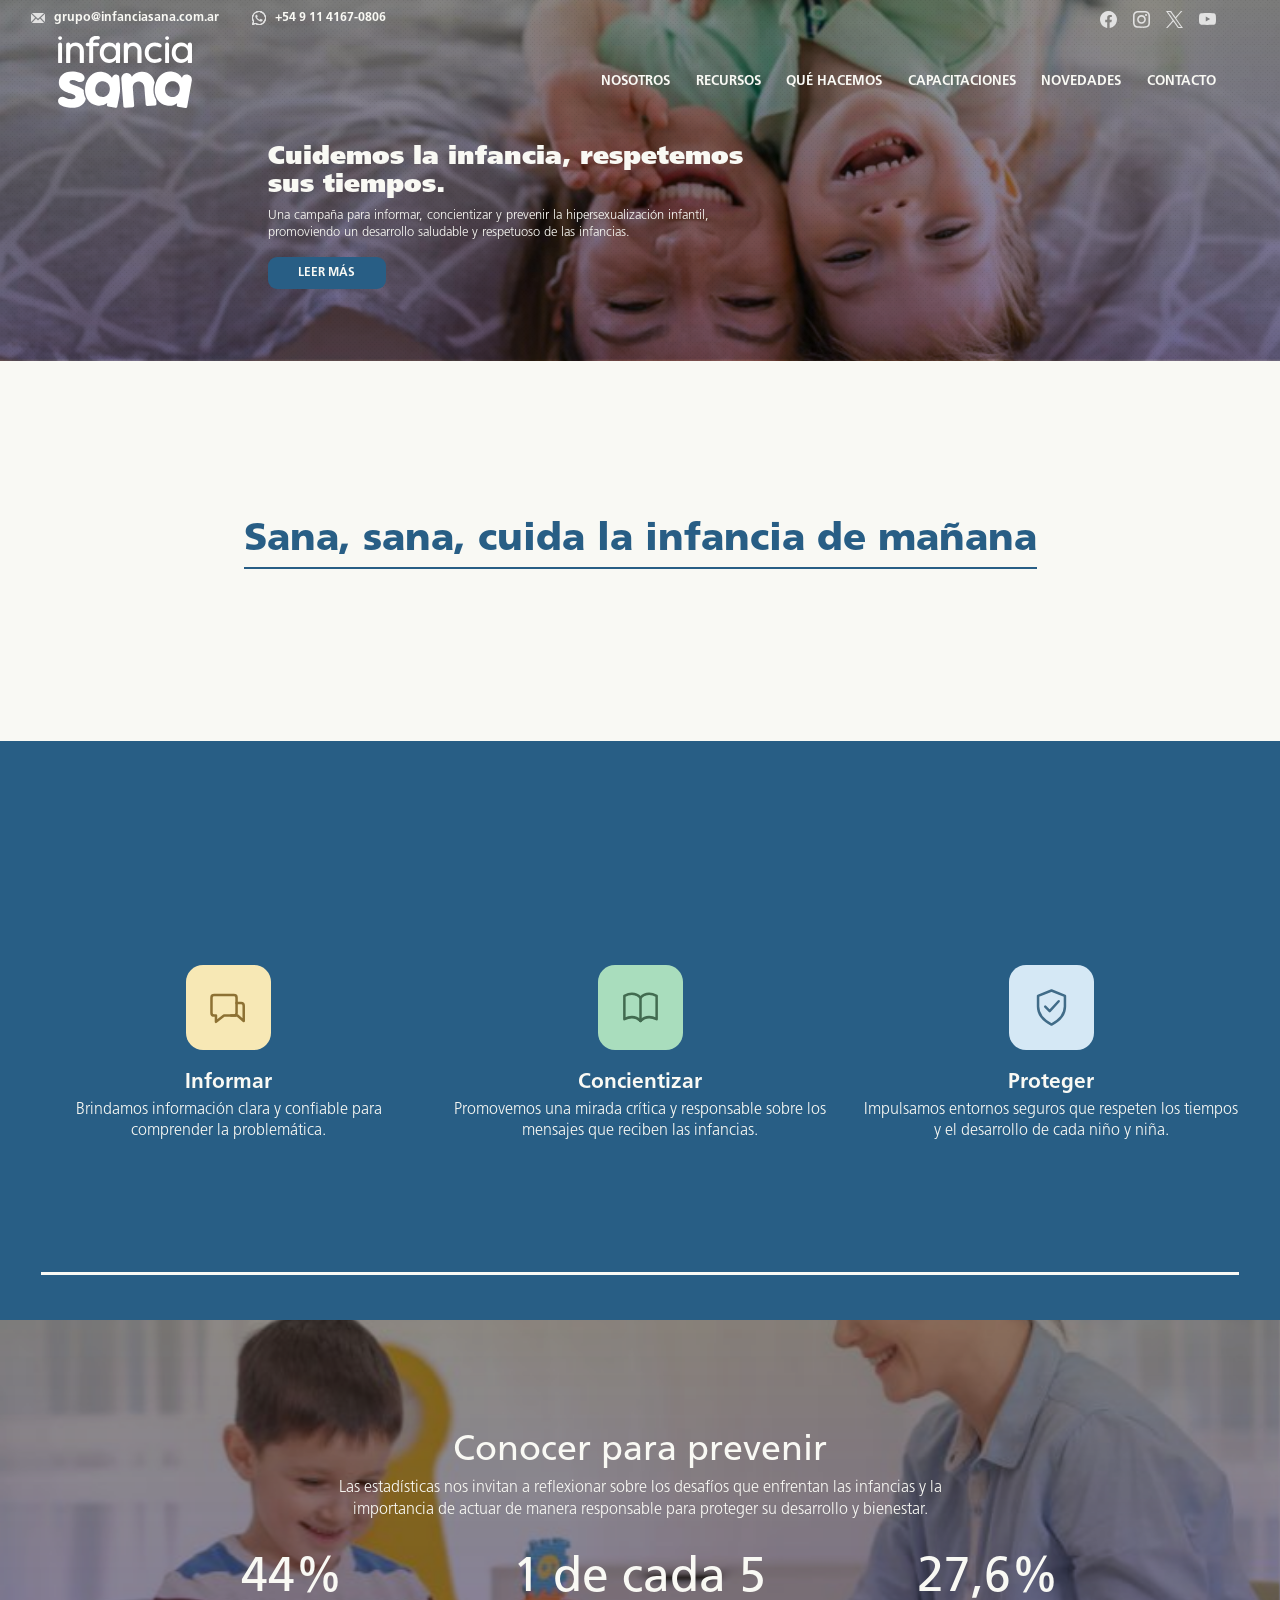
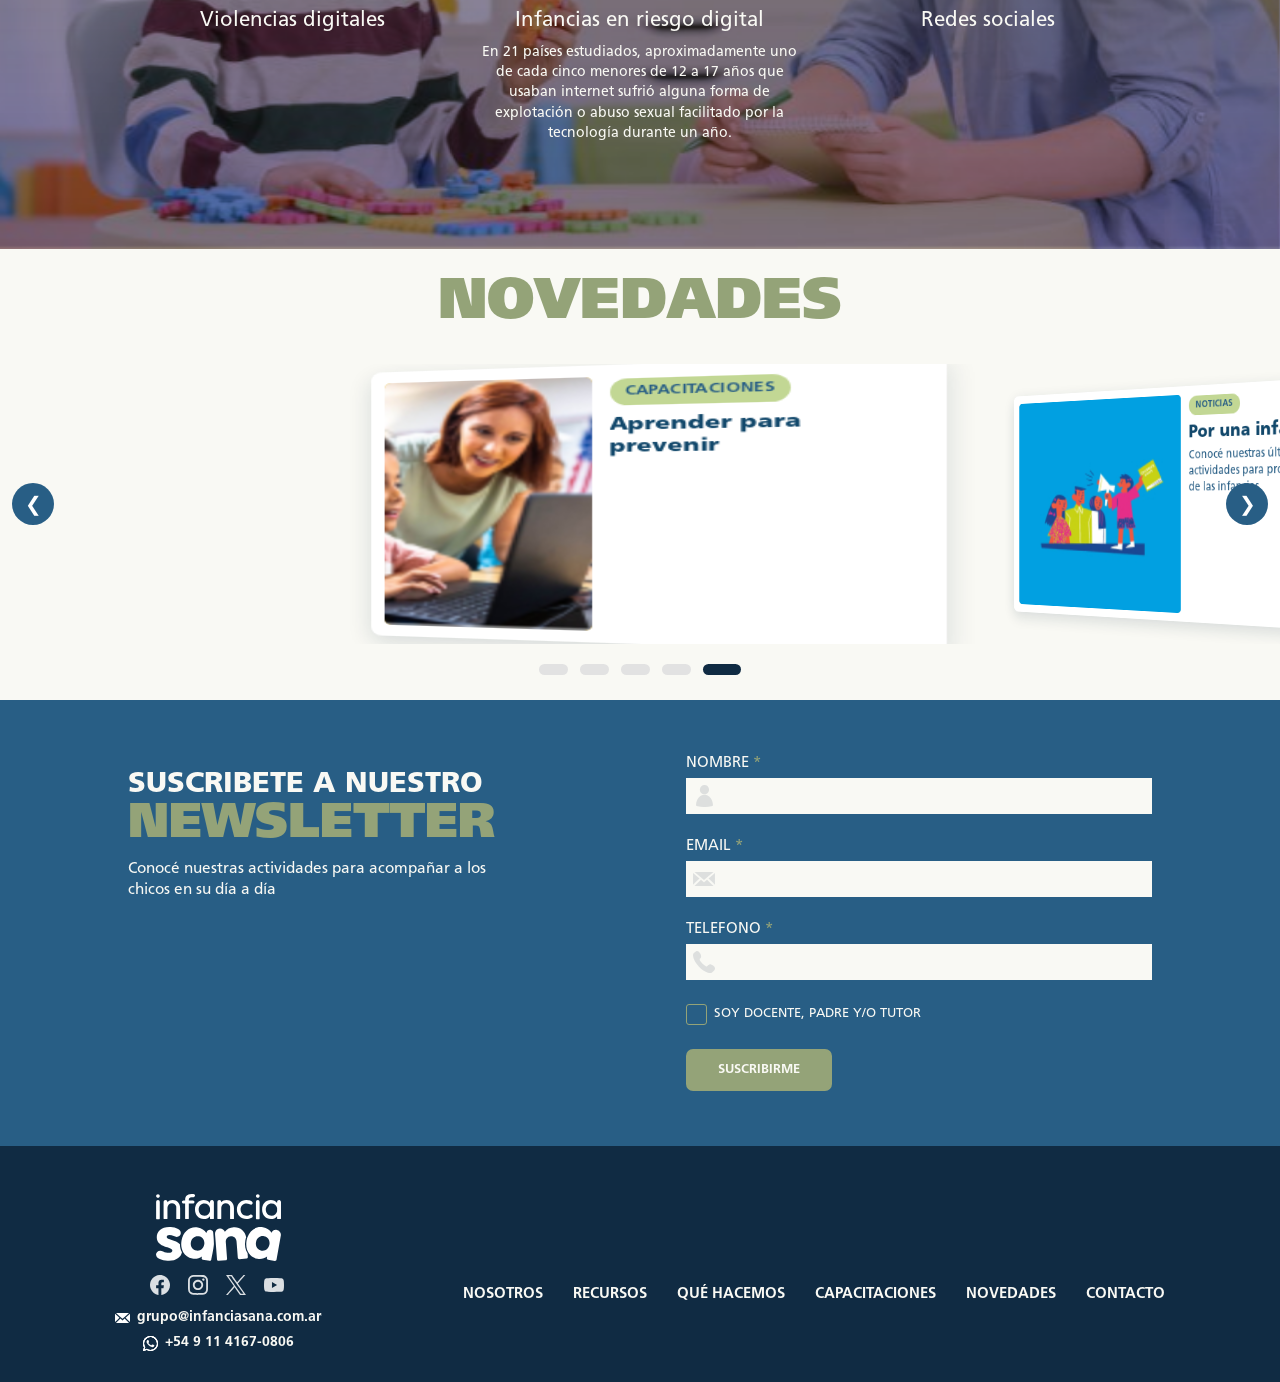
==== commit ac95b2e1: "Add files via upload" ====
--- a/index.html
+++ b/index.html
@@ -89,7 +89,7 @@
             <ul class="nav-links">
                 <li><a href="nosotros.html">NOSOTROS</a></li>
                 <li><a href="recursos.html">RECURSOS</a></li>
-                <li><a href="programas.html">PROGRAMAS</a></li>
+                <li><a href="que-hacemos.html">QUÉ HACEMOS</a></li>
                 <li><a href="capacitaciones.html">CAPACITACIONES</a></li>
                 <li><a href="novedades.html">NOVEDADES</a></li>
                 <li><a href="contacto.html">CONTACTO</a></li>
@@ -430,7 +430,7 @@
 
                 <a href="nosotros.html">NOSOTROS</a>
                 <a href="recursos.html">RECURSOS</a>
-                <a href="programas.html">PROGRAMAS</a>
+                <a href="que-hacemos.html">QUÉ HACEMOS</a>
                 <a href="capacitaciones.html">CAPACITACIONES</a>
                 <a href="novedades.html">NOVEDADES</a>
                 <a href="contacto.html">CONTACTO</a>
--- a/css/style.css
+++ b/css/style.css
@@ -240,7 +240,7 @@
 
 /* TELÉFONO: A LA DERECHA DEL CORREO */
 .header-contact a:last-child {
-    margin-left: calc(clamp(85px, 10.5vw, 145px) + 40px);
+    margin-left: calc(clamp(85px, 10.5vw, 145px) + 60px);
     white-space: nowrap;
 }
 
@@ -248,21 +248,22 @@
     display: flex;
     align-items: center;
     justify-content: center;
-    gap: 8px;
+    gap: 9px;
 
     color: var(--blanco);
     text-decoration: none;
 
     font-family: 'Frutiger', 'Frutiger LT Std', 'Segoe UI', 'Helvetica Neue', Arial, sans-serif;
-    font-size: clamp(8px, 0.75vw, 12px);
+    /* Mínimo 12px: antes llegaba a 8px en pantallas chicas */
+    font-size: clamp(12px, 0.35vw + 8px, 15px);
     font-weight: 700;
 }
 
 .header-contact img {
     display: block;
     flex-shrink: 0;
-    width: clamp(12px, 1.1vw, 17px);
-    height: clamp(12px, 1.1vw, 17px);
+    width: clamp(14px, 1.1vw, 19px);
+    height: clamp(14px, 1.1vw, 19px);
     object-fit: contain;
 }
 
@@ -278,7 +279,7 @@
 
     display: flex;
     align-items: center;
-    gap: 13px;
+    gap: 16px;
 }
 
 .header-social a {
@@ -289,8 +290,8 @@
 
 .header-social img {
     display: block;
-    width: clamp(13px, 1.2vw, 19px);
-    height: clamp(13px, 1.2vw, 19px);
+    width: clamp(17px, 1.3vw, 23px);
+    height: clamp(17px, 1.3vw, 23px);
     object-fit: contain;
 
     transition: opacity 0.2s ease;
@@ -337,7 +338,7 @@
 
     display: flex;
     align-items: center;
-    gap: clamp(12px, 2vw, 30px);
+    gap: clamp(14px, 2vw, 32px);
 
     list-style: none;
     pointer-events: auto;
@@ -349,7 +350,8 @@
     white-space: nowrap;
 
     font-family: 'Frutiger', 'Frutiger LT Std', 'Segoe UI', 'Helvetica Neue', Arial, sans-serif;
-    font-size: clamp(9px, 0.9vw, 14px);
+    /* Mínimo 12.5px: antes llegaba a 9px en pantallas chicas */
+    font-size: clamp(12.5px, 0.5vw + 7px, 17px);
     font-weight: 700;
 
     transition: opacity 0.2s ease;
@@ -386,11 +388,11 @@
 /* Descripción: Frutiger Light */
 
 .header-content p {
-    max-width: 520px;
+    max-width: 560px;
     margin-top: 0.6vw;
 
     font-family: 'Frutiger', 'Frutiger LT Std', 'Segoe UI', 'Helvetica Neue', Arial, sans-serif;
-    font-size: clamp(9px, 0.8vw, 13px);
+    font-size: clamp(12px, 0.35vw + 8.5px, 16px);
     font-weight: 300;
     line-height: 1.3;
 }
@@ -402,8 +404,8 @@
     align-items: center;
     justify-content: center;
 
-    margin-top: 1.2vw;
-    padding: 0.7vw 2.4vw;
+    margin-top: clamp(12px, 1.2vw, 20px);
+    padding: clamp(8px, 0.7vw, 12px) clamp(22px, 2.4vw, 38px);
 
     background-color: var(--azul-principal);
     border-radius: 9px;
@@ -412,7 +414,7 @@
     text-decoration: none;
 
     font-family: 'Frutiger', 'Frutiger LT Std', 'Segoe UI', 'Helvetica Neue', Arial, sans-serif;
-    font-size: clamp(8px, 0.85vw, 13px);
+    font-size: clamp(12px, 0.3vw + 8px, 15px);
     font-weight: 700;
 
     transition: background-color 0.2s ease;
@@ -475,11 +477,22 @@
     .header-contact {
         top: 3%;
         left: 5%;
-        gap: 10px;
+        gap: 18px;
+    }
+
+    /* En tablet el correo y el teléfono van en fila, sin centrar sobre el logo */
+
+    .header-contact a:first-child {
+        position: static;
+        width: auto;
+    }
+
+    .header-contact a:last-child {
+        margin-left: 0;
     }
 
     .header-contact a {
-        font-size: 9px;
+        font-size: 12px;
     }
 
     /* Redes */
@@ -514,7 +527,7 @@
     }
 
     .nav-links a {
-        font-size: 11px;
+        font-size: 13px;
     }
 
     /* Texto */
@@ -530,7 +543,7 @@
     }
 
     .header-content p {
-        font-size: 12px;
+        font-size: 14px;
     }
 }
 
@@ -565,11 +578,11 @@
 
     .nav-links {
         top: 29%;
-        gap: 10px;
+        gap: 8px 14px;
     }
 
     .nav-links a {
-        font-size: 10px;
+        font-size: 12px;
     }
 
     /* Texto */
@@ -583,12 +596,12 @@
     }
 
     .header-content p {
-        font-size: 11px;
+        font-size: 13px;
     }
 
     .header-button {
-        padding: 9px 24px;
-        font-size: 10px;
+        padding: 10px 26px;
+        font-size: 12px;
     }
 }
 
@@ -838,18 +851,18 @@
     display: flex;
     align-items: center;
     justify-content: center;
-    gap: 5px;
+    gap: 7px;
 
     color: #F9F9F4;
     text-decoration: none;
-    font-size: 11px;
+    font-size: 14px;
     font-weight: 700;
     white-space: nowrap;
 }
 
 .footer-contact img {
-    width: 12px;
-    height: 12px;
+    width: 15px;
+    height: 15px;
     object-fit: contain;
     filter: brightness(0) invert(1);
 }
@@ -868,7 +881,7 @@
 .footer-nav a {
     color: #F9F9F4;
     text-decoration: none;
-    font-size: 13px;
+    font-size: 15px;
     font-weight: 700;
     white-space: nowrap;
     transition: opacity 0.2s ease;
@@ -900,7 +913,7 @@
     }
 
     .footer-nav a {
-        font-size: 11px;
+        font-size: 14px;
     }
 }
 
@@ -971,11 +984,11 @@
     }
 
     .footer-nav {
-        gap: 15px 18px;
+        gap: 15px 20px;
     }
 
     .footer-nav a {
-        font-size: 11px;
+        font-size: 14px;
     }
 }
 
@@ -1404,11 +1417,11 @@
 }
 
 .prevencion-intro {
-    max-width: 530px;
+    max-width: 620px;
     margin: 0 auto;
-    font-size: 14px;
+    font-size: 16px;
     font-weight: 300;
-    line-height: 1.2;
+    line-height: 1.35;
 }
 
 /* ESTADÍSTICAS */
@@ -1443,11 +1456,11 @@
 }
 
 .estadistica-central p {
-    max-width: 250px;
-    margin-top: 8px;
-    font-size: 9px;
-    font-weight: 300;
-    line-height: 1.4;
+    max-width: 330px;
+    margin-top: 10px;
+    font-size: 14px;
+    font-weight: 400;
+    line-height: 1.45;
     text-align: center;
 }
 
@@ -1853,63 +1866,77 @@
 }
 
 /* ==================================================
-   EFECTOS EXTRA DEL LOGO
+   EFECTO DEL LOGO
+   Al pasar el cursor: aparece el logo a color con un contorno
+   blanco y una sombra suave (sin resplandor), y sube un poco.
 ================================================== */
 
 .logo {
     position: absolute;
     isolation: isolate;
 
-    transition: transform 0.55s cubic-bezier(0.22, 1, 0.36, 1);
-}
-
-/* Resplandor */
-.logo::before {
-    content: "";
-    position: absolute;
-
-    width: 180%;
-    height: 180%;
-    top: -40%;
-    left: -40%;
-
-    z-index: -1;
-    border-radius: 50%;
-
-    background: radial-gradient(
-        circle,
-        rgba(255, 255, 255, 0.85) 0%,
-        rgba(130, 205, 235, 0.65) 25%,
-        rgba(40, 140, 190, 0.35) 50%,
-        transparent 75%
-    );
-
-    filter: blur(30px);
-
-    opacity: 0;
-    transform: scale(0.7);
+    transition: transform 0.45s cubic-bezier(0.22, 1, 0.36, 1);
+}
+
+/* Estado inicial: mismos filtros pero invisibles,
+   para que el cambio se anime de forma suave. */
+
+.logo-color {
+    filter:
+        drop-shadow(0 0 0 rgba(255, 255, 255, 0))
+        drop-shadow(0 0 0 rgba(255, 255, 255, 0))
+        drop-shadow(0 0 0 rgba(255, 255, 255, 0))
+        drop-shadow(0 0 0 rgba(255, 255, 255, 0))
+        drop-shadow(0 0 0 rgba(16, 43, 67, 0));
 
     transition:
-        opacity 0.55s ease,
-        transform 0.55s cubic-bezier(0.22, 1, 0.36, 1);
-
-    pointer-events: none;
-}
-
-/* Activación */
-.logo:hover {
-    transform: scale(1.06);
-}
-
-.logo:hover::before {
-    opacity: 1;
-    transform: scale(1);
+        opacity 0.35s ease,
+        filter 0.35s ease;
+}
+
+/* Activación (mouse o teclado) */
+
+.logo:hover,
+.logo:focus-visible {
+    transform: translateY(-2px) scale(1.06);
+}
+
+.logo:hover .logo-color,
+.logo:focus-visible .logo-color {
+    filter:
+        drop-shadow(2px 0 0 #FFFFFF)
+        drop-shadow(-2px 0 0 #FFFFFF)
+        drop-shadow(0 2px 0 #FFFFFF)
+        drop-shadow(0 -2px 0 #FFFFFF)
+        drop-shadow(0 7px 9px rgba(16, 43, 67, 0.4));
 }
 
 /* Accesibilidad */
+
 @media (prefers-reduced-motion: reduce) {
     .logo,
-    .logo::before {
+    .logo-color {
         transition: none;
     }
-}+}
+
+
+/* ==================================================
+   HEADER EN PANTALLAS ANGOSTAS
+   Va al final para que prevalezca sobre la posición
+   del logo definida más arriba.
+================================================== */
+
+@media (max-width: 560px) {
+
+    .header-contact {
+        flex-direction: column;
+        align-items: flex-start;
+        gap: 5px;
+    }
+
+    .logo {
+        top: 66px;
+    }
+
+}
--- a/css/novedad-card.css
+++ b/css/novedad-card.css
@@ -105,13 +105,13 @@
 
 .nv-tag {
     align-self: flex-start;
-    padding: 2px 9px;
+    padding: 3px 10px;
 
     border-radius: 20px;
     background-color: #C2D794;
     color: #285E85;
 
-    font-size: 10px;
+    font-size: 11.5px;
     font-weight: 700;
     line-height: 1.5;
     letter-spacing: 0.4px;
@@ -132,7 +132,7 @@
     margin: 0;
     overflow: hidden;
 
-    font-size: 11.5px;
+    font-size: 12.5px;
     line-height: 1.35;
 
     -webkit-line-clamp: 4;
@@ -188,7 +188,7 @@
 }
 
 .novedad-destacada.nv-card .nv-texto {
-    font-size: 13px;
+    font-size: 14px;
 }
 
 /* Laterales: foto + etiqueta + título */
@@ -238,8 +238,8 @@
     }
 
     .nv-tag {
-        padding: 1px 7px;
-        font-size: 8.5px;
+        padding: 2px 8px;
+        font-size: 10px;
     }
 
     /* Laterales: solo la imagen */
